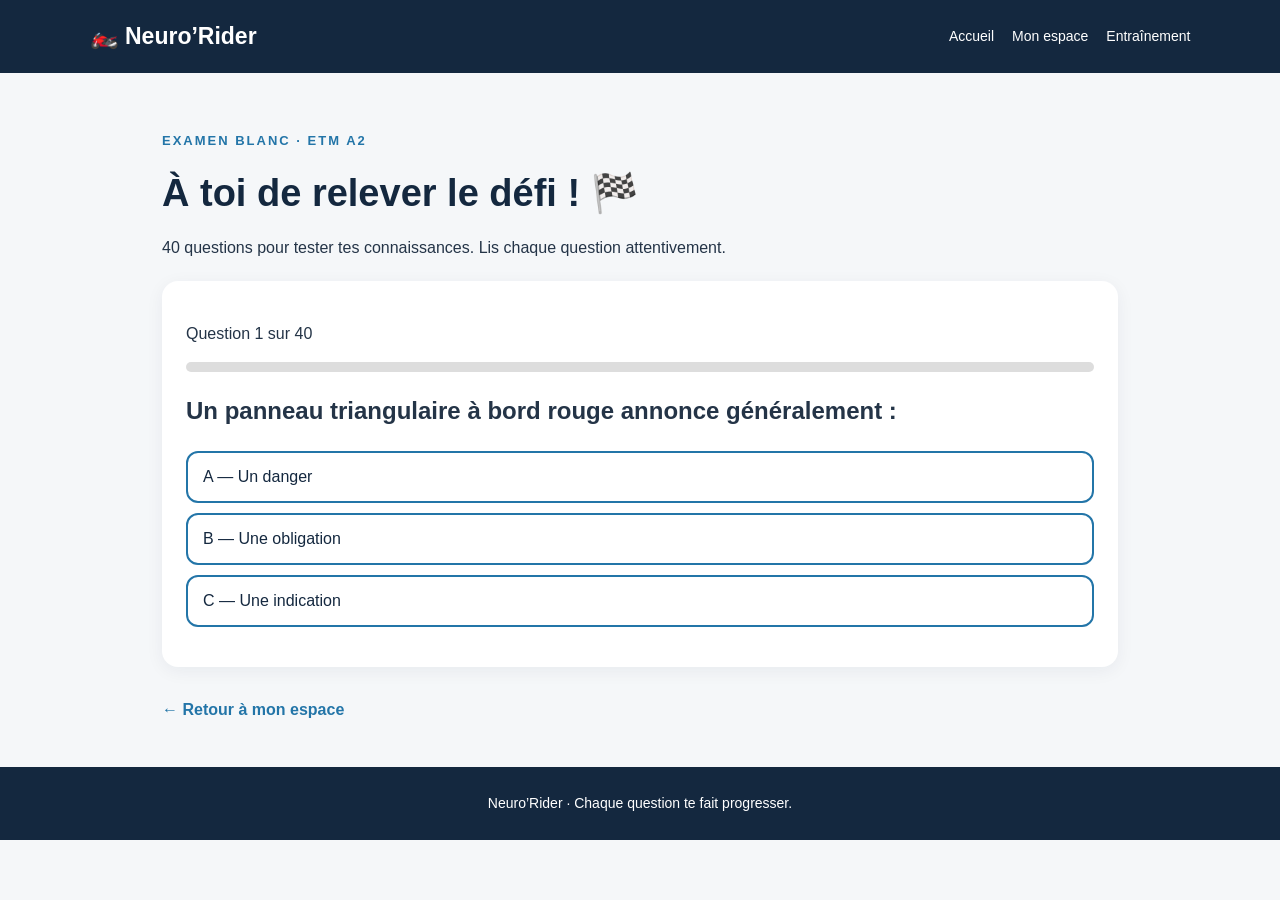
==== pages/examen.html @ d65d1126 "Create examen.html" ====
<!DOCTYPE html>
<html lang="fr">
<head>
<meta charset="UTF-8">
<meta name="viewport" content="width=device-width, initial-scale=1">
<title>Examen blanc - Neuro'Rider</title>
<link rel="stylesheet" href="../css/style.css">
<style>
.exam-answer {
  display:block;
  width:100%;
  padding:15px;
  margin:10px 0;
  border:2px solid #2375a8;
  border-radius:12px;
  background:white;
  color:#14283f;
  text-align:left;
  font-size:16px;
}
.exam-answer:disabled { opacity:.75; }
.exam-answer:focus { outline:3px solid #f2a23a; }
#feedback { font-weight:bold; }
#next { display:none; }
</style>
</head>
<body>
<header class="header">
<a class="logo" href="../index.html">🏍️ Neuro’Rider</a>
<nav>
<a href="../index.html">Accueil</a>
<a href="espace.html">Mon espace</a>
<a href="entrainement.html">Entraînement</a>
</nav>
</header>

<main class="page">
<p class="eyebrow">EXAMEN BLANC · ETM A2</p>
<h1>À toi de relever le défi ! 🏁</h1>
<p>40 questions pour tester tes connaissances. Lis chaque question attentivement.</p>

<section class="panel">
<p id="progress">Question 1 sur 40</p>
<div style="background:#ddd;border-radius:20px;height:10px">
<div id="bar" style="height:10px;width:0%;background:#2375a8;border-radius:20px"></div>
</div>
<h2 id="question"></h2>
<div id="answers"></div>
<p id="feedback" aria-live="polite"></p>
<button id="next" class="button" onclick="nextQuestion()">Question suivante</button>
<div id="result"></div>
</section>

<a class="small-link" href="espace.html">← Retour à mon espace</a>
</main>

<footer>Neuro’Rider · Chaque question te fait progresser.</footer>

<script>
const questions = [
["Un panneau triangulaire à bord rouge annonce généralement :",["Un danger","Une obligation","Une indication"],0],
["Un panneau rond à fond bleu indique généralement :",["Une interdiction","Une obligation","Un danger"],1],
["Un feu rouge impose :",["De ralentir seulement","De s'arrêter","De klaxonner"],1],
["Avant de changer de voie, il faut :",["Contrôler et signaler son intention","Accélérer sans regarder","Regarder uniquement devant"],0],
["La distance de sécurité générale correspond au minimum à :",["Une seconde","Deux secondes","Dix secondes"],1],
["Sur une chaussée mouillée, il faut :",["Augmenter les distances","Freiner brusquement","Suivre de plus près"],0],
["Un casque doit être :",["Homologué et correctement attaché","Simplement posé sur la tête","Choisi uniquement pour sa couleur"],0],
["Les gants moto certifiés sont-ils obligatoires ?",["Oui","Non","Seulement la nuit"],0],
["Un pneu sous-gonflé peut :",["Diminuer la stabilité","Améliorer toujours l'adhérence","Supprimer les distances de freinage"],0],
["Avant un trajet, il est utile de contrôler :",["Les pneus et les feux","Uniquement la couleur de la moto","La radio"],0],
["Un angle mort est :",["Une zone non visible dans les rétroviseurs","Une zone de stationnement","Une voie réservée"],0],
["À l'approche d'un virage, il est préférable de :",["Adapter sa vitesse avant le virage","Freiner brutalement au milieu","Regarder uniquement sa roue avant"],0],
["Des gravillons sur la chaussée peuvent :",["Réduire l'adhérence","Améliorer le freinage","Augmenter la visibilité"],0],
["Un clignotant signifie :",["Une intention de changer de direction","Une priorité automatique","Un arrêt obligatoire"],0],
["Pour être mieux vu, il est utile de :",["Porter des équipements visibles","Rouler dans l'angle mort","Éteindre les feux"],0],
["Un feu orange fixe signifie généralement :",["S'arrêter sauf si l'arrêt ne peut être fait en sécurité","Accélérer systématiquement","Faire demi-tour"],0],
["En cas de fatigue, le bon réflexe est :",["Faire une pause","Augmenter la vitesse","Boire uniquement un café et continuer sans arrêt"],0],
["La pression des pneus se vérifie :",["Selon les préconisations du constructeur","À l'œil uniquement","Seulement après une crevaison"],0],
["La chaîne d'une moto doit être :",["Entretenue et contrôlée selon le constructeur","Toujours détendue","Lubrifiée avec n'importe quel produit"],0],
["Le feu stop sert à :",["Signaler un freinage","Indiquer un changement de voie","Éclairer la route"],0],
["Avant de dépasser, il faut notamment :",["Vérifier visibilité, espace et signalisation","Se placer sans contrôle","Klaxonner puis dépasser"],0],
["Une ligne continue au sol indique généralement :",["Qu'il est interdit de la franchir ou de la chevaucher, sauf exceptions prévues","Une voie de dépassement libre","Une zone de stationnement"],0],
["À proximité d'un passage piéton, il faut :",["Ralentir et être prêt à s'arrêter","Accélérer","Regarder uniquement les véhicules"],0],
["Un véhicule lourd peut avoir :",["Des angles morts importants","Une visibilité parfaite tout autour","Aucun risque de manœuvre"],0],
["En cas de pluie, les premières minutes peuvent être :",["Particulièrement glissantes","Toujours plus adhérentes","Sans différence"],0],
["Le regard du motard doit généralement porter :",["Là où il souhaite aller, en anticipant","Uniquement sur le compteur","Sur la roue arrière"],0],
["Un passager à moto doit :",["Porter un casque attaché et des gants certifiés","Se tenir debout","Ne pas porter de chaussures"],0],
["Pour freiner efficacement, il faut :",["Utiliser les commandes progressivement et adapter le freinage","Bloquer volontairement les roues","Couper son éclairage"],0],
["Une plaque métallique humide peut être :",["Glissante","Plus adhérente qu'un revêtement sec","Sans aucun effet"],0],
["Avant de démarrer, il faut :",["Vérifier son environnement et sa visibilité","Regarder uniquement le tableau de bord","Démarrer sans contrôle"],0],
["Le liquide de frein doit être :",["Surveillé selon les indications du constructeur","Remplacé par de l'eau","Ignoré"],0],
["Un panneau de sens interdit indique :",["Un accès interdit dans ce sens","Une obligation de tourner à droite","Une route prioritaire"],0],
["Une chaussée déformée nécessite :",["Une allure adaptée et de l'anticipation","Une accélération brusque","Un freinage brutal sur l'obstacle"],0],
["La nuit, pour mieux voir et être vu, il faut :",["Utiliser un éclairage en bon état et adapter son allure","Rouler sans feu","Regarder uniquement les phares des autres"],0],
["Un vêtement moto résistant à l'abrasion sert à :",["Limiter les blessures en cas de glissade","Augmenter la vitesse","Remplacer le casque"],0],
["Si un véhicule devant freine, il faut :",["Anticiper et garder une marge de sécurité","Le dépasser immédiatement","Se rapprocher"],0],
["Une intersection demande :",["Observation et anticipation","Une accélération systématique","Aucun contrôle si la route semble vide"],0],
["Un pneu dont les sculptures sont trop usées :",["Doit être remplacé conformément aux limites réglementaires","Est toujours plus sûr","N'a pas besoin d'être contrôlé"],0],
["En circulation, il faut adapter sa vitesse :",["Aux conditions, à la visibilité et à la route","Uniquement à la puissance de la moto","Toujours à la vitesse maximale autorisée"],0],
["La meilleure attitude face à un danger est :",["Anticiper et agir sans geste brusque","Paniquer et regarder l'obstacle","Accélérer systématiquement"],0]
];

let current = 0;
let score = 0;
let answered = false;

function showQuestion() {
answered = false;
const q = questions[current];
document.getElementById("progress").textContent =
"Question " + (current + 1) + " sur " + questions.length;
document.getElementById("bar").style.width =
(current / questions.length * 100) + "%";
document.getElementById("question").textContent = q[0];
document.getElementById("feedback").textContent = "";
document.getElementById("next").style.display = "none";
document.getElementById("result").textContent = "";

const area = document.getElementById("answers");
area.innerHTML = "";

q[1].forEach((answer, index) => {
const button = document.createElement("button");
button.className = "exam-answer";
button.textContent = String.fromCharCode(65 + index) + " — " + answer;
button.onclick = () => checkAnswer(index);
area.appendChild(button);
});
}

function checkAnswer(index) {
if (answered) return;
answered = true;
const q = questions[current];
const buttons = document.querySelectorAll(".exam-answer");
buttons.forEach(button => button.disabled = true);

if (index === q[2]) {
score++;
document.getElementById("feedback").textContent = "✅ Bonne réponse !";
} else {
document.getElementById("feedback").textContent =
"💡 La bonne réponse était : " + q[1][q[2]];
}

document.getElementById("next").style.display = "inline-block";
document.getElementById("next").textContent =
current === questions.length - 1 ? "Voir mon résultat" : "Continuer";
}

function nextQuestion() {
if (!answered) return;
current++;
if (current < questions.length) {
showQuestion();
} else {
document.getElementById("progress").textContent = "Examen terminé";
document.getElementById("bar").style.width = "100%";
document.getElementById("question").textContent = "Ton résultat 🏁";
document.getElementById("answers").innerHTML = "";
document.getElementById("feedback").textContent = "";
document.getElementById("next").style.display = "none";
document.getElementById("result").innerHTML =
"<h2>" + score + " / 40 bonnes réponses</h2>" +
"<p>" + (score >= 35 ? "Très bon résultat ! Continue à réviser." :
"Continue tes entraînements, tu peux progresser !") + "</p>" +
"<button class='button' onclick='restart()'>Recommencer</button>";
}
}

function restart() {
current = 0;
score = 0;
showQuestion();
}

showQuestion();
</script>
</body>
</html>
---- css/style.css ----
/* NEURO'RIDER - DESIGN GENERAL */

:root {
  --navy: #14283f;
  --blue: #2375a8;
  --orange: #f2a23a;
  --cream: #f5f7f9;
  --white: #ffffff;
  --text: #243447;
}

* {
  box-sizing: border-box;
}

html {
  scroll-behavior: smooth;
}

body {
  margin: 0;
  font-family: Arial, Helvetica, sans-serif;
  background: var(--cream);
  color: var(--text);
  line-height: 1.6;
}

a {
  color: inherit;
  text-decoration: none;
}

.header {
  background: var(--navy);
  color: white;
  padding: 18px 7%;
  display: flex;
  align-items: center;
  justify-content: space-between;
  gap: 20px;
  flex-wrap: wrap;
}

.logo {
  font-size: 23px;
  font-weight: bold;
}

nav {
  display: flex;
  flex-wrap: wrap;
  gap: 18px;
}

nav a {
  font-size: 14px;
  color: white;
}

nav a:hover {
  color: var(--orange);
}

.hero {
  max-width: 1100px;
  margin: auto;
  padding: 75px 25px;
  text-align: center;
}

.eyebrow {
  color: var(--blue);
  font-weight: bold;
  letter-spacing: 2px;
  font-size: 13px;
}

h1 {
  color: var(--navy);
  font-size: clamp(34px, 6vw, 58px);
  line-height: 1.15;
  margin: 20px 0;
}

.intro {
  max-width: 650px;
  margin: 0 auto 30px;
  font-size: 18px;
}

.actions {
  display: flex;
  justify-content: center;
  gap: 14px;
  flex-wrap: wrap;
  margin: 30px 0 55px;
}

.button {
  display: inline-block;
  background: var(--orange);
  color: var(--navy);
  padding: 14px 24px;
  border-radius: 12px;
  font-weight: bold;
  transition: transform 0.2s;
}

.button:hover {
  transform: translateY(-3px);
}

.button.secondary {
  background: var(--navy);
  color: white;
}

.features {
  display: grid;
  grid-template-columns: repeat(auto-fit, minmax(210px, 1fr));
  gap: 20px;
  text-align: left;
}

.features article {
  background: var(--white);
  padding: 25px;
  border-radius: 18px;
  box-shadow: 0 5px 20px rgba(20, 40, 63, 0.06);
}

.features h2 {
  color: var(--navy);
}

footer {
  text-align: center;
  padding: 25px;
  background: var(--navy);
  color: white;
  font-size: 14px;
}

/* PAGES INTERNES */

.page {
  max-width: 1000px;
  margin: auto;
  padding: 45px 22px;
}

.page h1 {
  font-size: 38px;
}

.panel {
  background: white;
  padding: 24px;
  border-radius: 16px;
  margin: 20px 0;
  box-shadow: 0 4px 18px rgba(20, 40, 63, 0.06);
}

.grid {
  display: grid;
  grid-template-columns: repeat(auto-fit, minmax(220px, 1fr));
  gap: 18px;
}

.small-link {
  display: inline-block;
  color: var(--blue);
  font-weight: bold;
  margin-top: 10px;
}

@media (max-width: 600px) {
  .header {
    justify-content: center;
    text-align: center;
  }

  nav {
    justify-content: center;
  }

  .hero {
    padding: 45px 18px;
  }

  .intro {
    font-size: 16px;
  }

  .page h1 {
    font-size: 32px;
  }
}
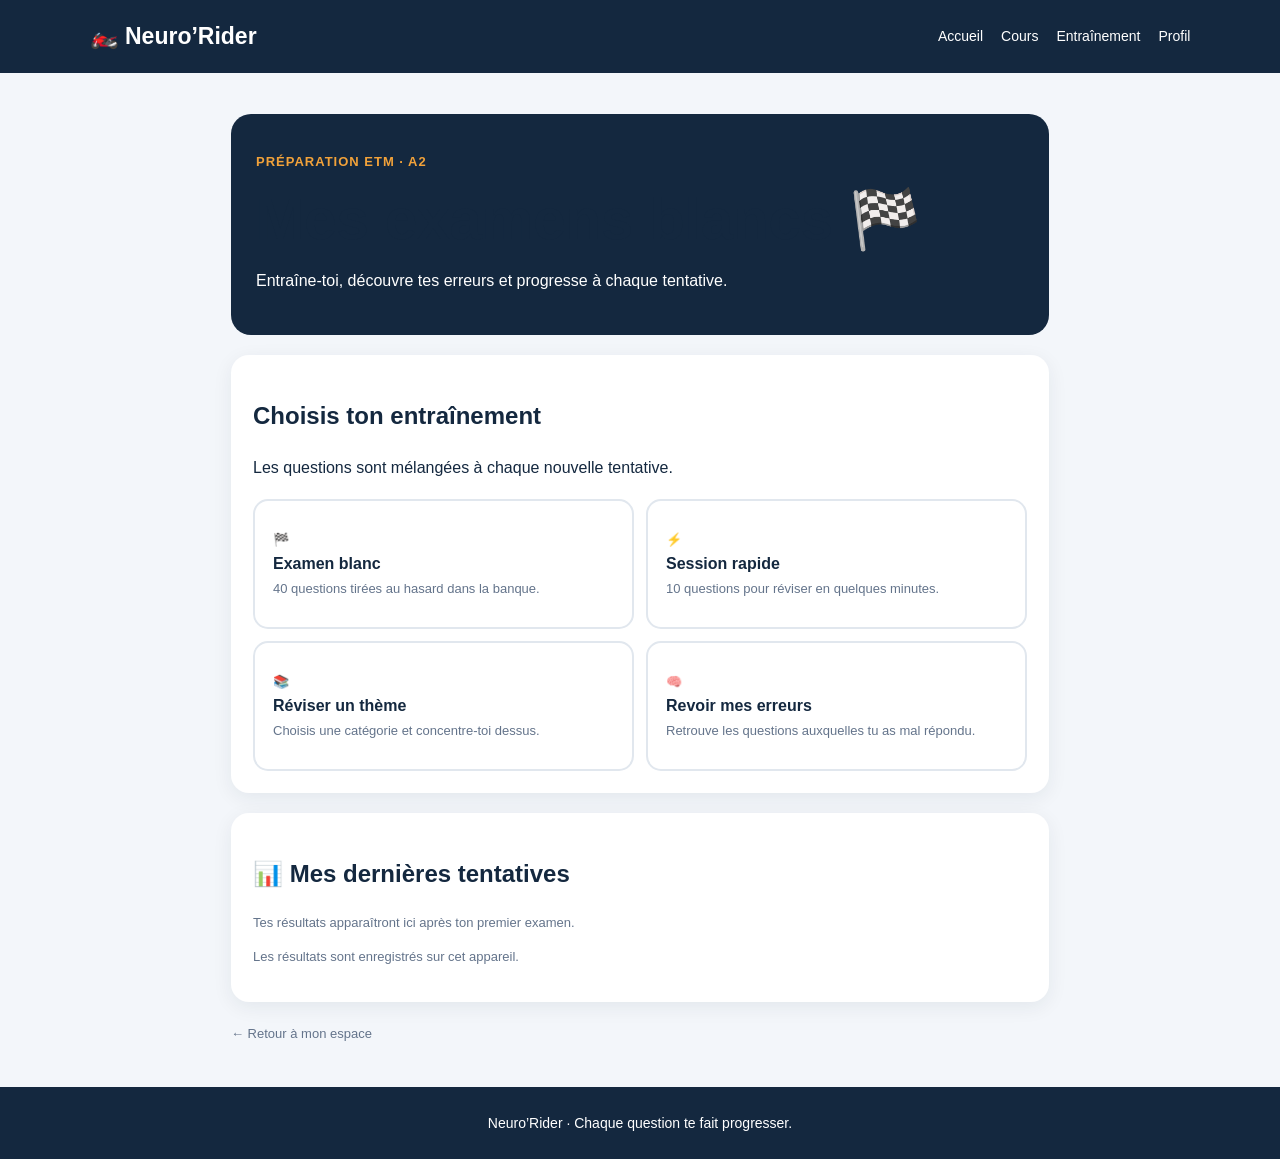
==== commit e8212658: "Update examen.html" ====
--- a/pages/examen.html
+++ b/pages/examen.html
@@ -4,178 +4,574 @@
 <head>
 <meta charset="UTF-8">
 <meta name="viewport" content="width=device-width, initial-scale=1">
-<title>Examen blanc - Neuro'Rider</title>
+<meta name="theme-color" content="#14283f">
+<title>Examens blancs - Neuro’Rider</title>
 <link rel="stylesheet" href="../css/style.css">
+
 <style>
+:root {
+  --navy:#14283f;
+  --blue:#2375a8;
+  --orange:#f2a23a;
+  --light:#f3f6fa;
+  --green:#23865b;
+  --red:#c64b4b;
+}
+* { box-sizing:border-box; }
+body { background:var(--light); color:var(--navy); }
+.exam-wrap { max-width:850px; margin:25px auto; padding:16px; }
+.exam-hero {
+  background:var(--navy); color:white; padding:25px;
+  border-radius:20px; margin-bottom:20px;
+}
+.exam-hero h1 { margin:8px 0; }
+.eyebrow { color:var(--orange); font-weight:bold; letter-spacing:1px; }
+.panel {
+  background:white; padding:22px; border-radius:18px;
+  box-shadow:0 5px 20px #14283f12; margin-bottom:18px;
+}
+.mode-grid {
+  display:grid; grid-template-columns:repeat(2,minmax(0,1fr));
+  gap:12px; margin-top:18px;
+}
+.mode-card {
+  text-align:left; padding:18px; border:2px solid #e1e7ee;
+  background:white; border-radius:15px; color:var(--navy);
+  cursor:pointer; min-height:130px;
+}
+.mode-card:hover,.mode-card:focus { border-color:var(--orange); }
+.mode-card strong { display:block; margin:8px 0; font-size:16px; }
+.mode-card span { font-size:13px; color:#64748b; }
+.big-icon { font-size:28px; }
+.button {
+  display:inline-block; border:0; border-radius:12px;
+  background:var(--orange); color:var(--navy);
+  padding:13px 20px; font-size:16px; font-weight:bold;
+  cursor:pointer; text-decoration:none;
+}
+.button.secondary { background:#e8eef5; }
+.button:disabled { opacity:.5; cursor:not-allowed; }
+.topline { display:flex; justify-content:space-between; gap:10px; flex-wrap:wrap; }
+.progress-track {
+  height:10px; background:#e5eaf0; border-radius:20px;
+  overflow:hidden; margin:12px 0 20px;
+}
+.progress-fill {
+  height:100%; width:0; background:var(--blue);
+  transition:width .2s;
+}
+.question-visual {
+  display:flex; align-items:center; justify-content:center;
+  min-height:145px; background:#edf4fa; border-radius:15px;
+  margin:15px 0; font-size:65px;
+}
+.theme-tag {
+  display:inline-block; background:#eaf2f8; color:var(--blue);
+  border-radius:20px; padding:6px 12px; font-size:12px;
+  font-weight:bold;
+}
 .exam-answer {
-  display:block;
-  width:100%;
-  padding:15px;
-  margin:10px 0;
-  border:2px solid #2375a8;
-  border-radius:12px;
-  background:white;
-  color:#14283f;
-  text-align:left;
-  font-size:16px;
-}
-.exam-answer:disabled { opacity:.75; }
-.exam-answer:focus { outline:3px solid #f2a23a; }
-#feedback { font-weight:bold; }
-#next { display:none; }
+  display:flex; align-items:center; gap:12px;
+  width:100%; text-align:left; padding:14px;
+  margin:10px 0; border:2px solid #dce4ed;
+  border-radius:12px; background:white; color:var(--navy);
+  font-size:15px; cursor:pointer;
+}
+.exam-answer:hover:not(:disabled) { border-color:var(--blue); }
+.answer-letter {
+  flex:0 0 30px; height:30px; display:grid;
+  place-items:center; border-radius:50%;
+  background:#eaf0f6; font-weight:bold;
+}
+.exam-answer.correct { border-color:var(--green); background:#eaf7f0; }
+.exam-answer.wrong { border-color:var(--red); background:#fff0f0; }
+.exam-answer:disabled { cursor:default; opacity:1; }
+#feedback {
+  padding:14px; border-radius:12px; margin-top:15px;
+  background:#f0f4f8; line-height:1.5;
+}
+#feedback.good { background:#eaf7f0; }
+#feedback.bad { background:#fff0f0; }
+.hidden { display:none !important; }
+.stat-grid {
+  display:grid; grid-template-columns:repeat(2,1fr);
+  gap:10px; margin:18px 0;
+}
+.stat {
+  padding:15px; background:#f0f4f8; border-radius:12px;
+}
+.stat strong { display:block; font-size:25px; }
+.history-item {
+  padding:13px 0; border-bottom:1px solid #e5eaf0;
+  display:flex; justify-content:space-between; gap:10px;
+}
+.small { color:#64748b; font-size:13px; }
+#questionTitle { line-height:1.4; }
+@media(max-width:520px) {
+  .mode-grid { grid-template-columns:1fr; }
+  .exam-wrap { padding:10px; }
+  .panel { padding:16px; }
+  .exam-hero { padding:20px; }
+}
 </style>
 </head>
+
 <body>
+
 <header class="header">
-<a class="logo" href="../index.html">🏍️ Neuro’Rider</a>
-<nav>
-<a href="../index.html">Accueil</a>
-<a href="espace.html">Mon espace</a>
-<a href="entrainement.html">Entraînement</a>
-</nav>
+  <a class="logo" href="../index.html">🏍️ Neuro’Rider</a>
+  <nav>
+    <a href="../index.html">Accueil</a>
+    <a href="cours.html">Cours</a>
+    <a href="entrainement.html">Entraînement</a>
+    <a href="profil.html">Profil</a>
+  </nav>
 </header>
 
-<main class="page">
-<p class="eyebrow">EXAMEN BLANC · ETM A2</p>
-<h1>À toi de relever le défi ! 🏁</h1>
-<p>40 questions pour tester tes connaissances. Lis chaque question attentivement.</p>
-
+<main class="exam-wrap">
+
+<section class="exam-hero">
+  <p class="eyebrow">PRÉPARATION ETM · A2</p>
+  <h1>Mes examens blancs 🏁</h1>
+  <p>Entraîne-toi, découvre tes erreurs et progresse à chaque tentative.</p>
+</section>
+
+<!-- ACCUEIL DES EXAMENS -->
+<section id="home" class="panel">
+  <h2>Choisis ton entraînement</h2>
+  <p>Les questions sont mélangées à chaque nouvelle tentative.</p>
+
+  <div class="mode-grid">
+    <button class="mode-card" onclick="startExam('exam')">
+      <span class="big-icon">🏁</span>
+      <strong>Examen blanc</strong>
+      <span>40 questions tirées au hasard dans la banque.</span>
+    </button>
+
+    <button class="mode-card" onclick="startExam('short')">
+      <span class="big-icon">⚡</span>
+      <strong>Session rapide</strong>
+      <span>10 questions pour réviser en quelques minutes.</span>
+    </button>
+
+    <button class="mode-card" onclick="startExam('theme')">
+      <span class="big-icon">📚</span>
+      <strong>Réviser un thème</strong>
+      <span>Choisis une catégorie et concentre-toi dessus.</span>
+    </button>
+
+    <button class="mode-card" onclick="startExam('errors')">
+      <span class="big-icon">🧠</span>
+      <strong>Revoir mes erreurs</strong>
+      <span>Retrouve les questions auxquelles tu as mal répondu.</span>
+    </button>
+  </div>
+
+  <div id="themeChoice" class="hidden" style="margin-top:20px">
+    <label for="themeSelect"><strong>Choisis ton thème :</strong></label>
+    <select id="themeSelect" style="width:100%;padding:13px;margin-top:8px;border-radius:10px">
+      <option value="Signalisation">Signalisation</option>
+      <option value="Circulation">Circulation</option>
+      <option value="Équipement">Équipement</option>
+      <option value="Mécanique">Mécanique</option>
+      <option value="Sécurité">Sécurité</option>
+    </select>
+    <button class="button" style="margin-top:12px" onclick="launchTheme()">Commencer</button>
+  </div>
+</section>
+
+<!-- QUESTIONNAIRE -->
+<section id="quiz" class="panel hidden">
+  <div class="topline">
+    <span id="progress">Question 1</span>
+    <span id="scoreLive">0 bonne réponse</span>
+  </div>
+
+  <div class="progress-track">
+    <div id="bar" class="progress-fill"></div>
+  </div>
+
+  <span id="themeTag" class="theme-tag"></span>
+
+  <div class="question-visual" id="visual" aria-hidden="true">🏍️</div>
+
+  <h2 id="questionTitle"></h2>
+  <p class="small">Choisis la meilleure réponse.</p>
+
+  <div id="answers"></div>
+  <div id="feedback" class="hidden" aria-live="polite"></div>
+
+  <button id="next" class="button hidden" onclick="nextQuestion()">
+    Question suivante
+  </button>
+</section>
+
+<!-- RÉSULTAT -->
+<section id="result" class="panel hidden">
+  <p class="eyebrow">BILAN DE TA SESSION</p>
+  <h2 id="resultTitle">Examen terminé !</h2>
+
+  <div class="stat-grid">
+    <div class="stat">
+      <span class="small">Bonnes réponses</span>
+      <strong id="finalScore">0/40</strong>
+    </div>
+    <div class="stat">
+      <span class="small">Réussite</span>
+      <strong id="percentage">0%</strong>
+    </div>
+  </div>
+
+  <p id="resultMessage"></p>
+  <div id="themeResults"></div>
+
+  <button class="button" onclick="startExam('exam')">
+    Nouvel examen aléatoire
+  </button>
+  <button class="button secondary" onclick="showHome()">
+    Retour aux examens
+  </button>
+</section>
+
+<!-- HISTORIQUE -->
 <section class="panel">
-<p id="progress">Question 1 sur 40</p>
-<div style="background:#ddd;border-radius:20px;height:10px">
-<div id="bar" style="height:10px;width:0%;background:#2375a8;border-radius:20px"></div>
-</div>
-<h2 id="question"></h2>
-<div id="answers"></div>
-<p id="feedback" aria-live="polite"></p>
-<button id="next" class="button" onclick="nextQuestion()">Question suivante</button>
-<div id="result"></div>
+  <h2>📊 Mes dernières tentatives</h2>
+  <div id="history"></div>
+  <p class="small">Les résultats sont enregistrés sur cet appareil.</p>
 </section>
 
-<a class="small-link" href="espace.html">← Retour à mon espace</a>
+<a href="espace.html" class="small">← Retour à mon espace</a>
+
 </main>
 
 <footer>Neuro’Rider · Chaque question te fait progresser.</footer>
 
 <script>
-const questions = [
-["Un panneau triangulaire à bord rouge annonce généralement :",["Un danger","Une obligation","Une indication"],0],
-["Un panneau rond à fond bleu indique généralement :",["Une interdiction","Une obligation","Un danger"],1],
-["Un feu rouge impose :",["De ralentir seulement","De s'arrêter","De klaxonner"],1],
-["Avant de changer de voie, il faut :",["Contrôler et signaler son intention","Accélérer sans regarder","Regarder uniquement devant"],0],
-["La distance de sécurité générale correspond au minimum à :",["Une seconde","Deux secondes","Dix secondes"],1],
-["Sur une chaussée mouillée, il faut :",["Augmenter les distances","Freiner brusquement","Suivre de plus près"],0],
-["Un casque doit être :",["Homologué et correctement attaché","Simplement posé sur la tête","Choisi uniquement pour sa couleur"],0],
-["Les gants moto certifiés sont-ils obligatoires ?",["Oui","Non","Seulement la nuit"],0],
-["Un pneu sous-gonflé peut :",["Diminuer la stabilité","Améliorer toujours l'adhérence","Supprimer les distances de freinage"],0],
-["Avant un trajet, il est utile de contrôler :",["Les pneus et les feux","Uniquement la couleur de la moto","La radio"],0],
-["Un angle mort est :",["Une zone non visible dans les rétroviseurs","Une zone de stationnement","Une voie réservée"],0],
-["À l'approche d'un virage, il est préférable de :",["Adapter sa vitesse avant le virage","Freiner brutalement au milieu","Regarder uniquement sa roue avant"],0],
-["Des gravillons sur la chaussée peuvent :",["Réduire l'adhérence","Améliorer le freinage","Augmenter la visibilité"],0],
-["Un clignotant signifie :",["Une intention de changer de direction","Une priorité automatique","Un arrêt obligatoire"],0],
-["Pour être mieux vu, il est utile de :",["Porter des équipements visibles","Rouler dans l'angle mort","Éteindre les feux"],0],
-["Un feu orange fixe signifie généralement :",["S'arrêter sauf si l'arrêt ne peut être fait en sécurité","Accélérer systématiquement","Faire demi-tour"],0],
-["En cas de fatigue, le bon réflexe est :",["Faire une pause","Augmenter la vitesse","Boire uniquement un café et continuer sans arrêt"],0],
-["La pression des pneus se vérifie :",["Selon les préconisations du constructeur","À l'œil uniquement","Seulement après une crevaison"],0],
-["La chaîne d'une moto doit être :",["Entretenue et contrôlée selon le constructeur","Toujours détendue","Lubrifiée avec n'importe quel produit"],0],
-["Le feu stop sert à :",["Signaler un freinage","Indiquer un changement de voie","Éclairer la route"],0],
-["Avant de dépasser, il faut notamment :",["Vérifier visibilité, espace et signalisation","Se placer sans contrôle","Klaxonner puis dépasser"],0],
-["Une ligne continue au sol indique généralement :",["Qu'il est interdit de la franchir ou de la chevaucher, sauf exceptions prévues","Une voie de dépassement libre","Une zone de stationnement"],0],
-["À proximité d'un passage piéton, il faut :",["Ralentir et être prêt à s'arrêter","Accélérer","Regarder uniquement les véhicules"],0],
-["Un véhicule lourd peut avoir :",["Des angles morts importants","Une visibilité parfaite tout autour","Aucun risque de manœuvre"],0],
-["En cas de pluie, les premières minutes peuvent être :",["Particulièrement glissantes","Toujours plus adhérentes","Sans différence"],0],
-["Le regard du motard doit généralement porter :",["Là où il souhaite aller, en anticipant","Uniquement sur le compteur","Sur la roue arrière"],0],
-["Un passager à moto doit :",["Porter un casque attaché et des gants certifiés","Se tenir debout","Ne pas porter de chaussures"],0],
-["Pour freiner efficacement, il faut :",["Utiliser les commandes progressivement et adapter le freinage","Bloquer volontairement les roues","Couper son éclairage"],0],
-["Une plaque métallique humide peut être :",["Glissante","Plus adhérente qu'un revêtement sec","Sans aucun effet"],0],
-["Avant de démarrer, il faut :",["Vérifier son environnement et sa visibilité","Regarder uniquement le tableau de bord","Démarrer sans contrôle"],0],
-["Le liquide de frein doit être :",["Surveillé selon les indications du constructeur","Remplacé par de l'eau","Ignoré"],0],
-["Un panneau de sens interdit indique :",["Un accès interdit dans ce sens","Une obligation de tourner à droite","Une route prioritaire"],0],
-["Une chaussée déformée nécessite :",["Une allure adaptée et de l'anticipation","Une accélération brusque","Un freinage brutal sur l'obstacle"],0],
-["La nuit, pour mieux voir et être vu, il faut :",["Utiliser un éclairage en bon état et adapter son allure","Rouler sans feu","Regarder uniquement les phares des autres"],0],
-["Un vêtement moto résistant à l'abrasion sert à :",["Limiter les blessures en cas de glissade","Augmenter la vitesse","Remplacer le casque"],0],
-["Si un véhicule devant freine, il faut :",["Anticiper et garder une marge de sécurité","Le dépasser immédiatement","Se rapprocher"],0],
-["Une intersection demande :",["Observation et anticipation","Une accélération systématique","Aucun contrôle si la route semble vide"],0],
-["Un pneu dont les sculptures sont trop usées :",["Doit être remplacé conformément aux limites réglementaires","Est toujours plus sûr","N'a pas besoin d'être contrôlé"],0],
-["En circulation, il faut adapter sa vitesse :",["Aux conditions, à la visibilité et à la route","Uniquement à la puissance de la moto","Toujours à la vitesse maximale autorisée"],0],
-["La meilleure attitude face à un danger est :",["Anticiper et agir sans geste brusque","Paniquer et regarder l'obstacle","Accélérer systématiquement"],0]
+/*
+  Banque pédagogique originale.
+  Les questions ne constituent pas une banque officielle ETM.
+  Les règles et références doivent être vérifiées avec les supports officiels.
+*/
+
+const bank = [
+["Signalisation","🚧","Un panneau triangulaire à bord rouge annonce généralement :", "Un danger","Une obligation","Une indication","Une interdiction","Un panneau de danger."],
+["Signalisation","🔵","Un panneau rond à fond bleu indique généralement :", "Une obligation","Une interdiction","Un danger","Une indication","Les panneaux ronds bleus indiquent généralement une obligation."],
+["Signalisation","🚦","Un feu rouge impose :", "De s'arrêter","De ralentir seulement","D'accélérer","De klaxonner","Le feu rouge impose l'arrêt."],
+["Circulation","↔️","Avant de changer de voie, il faut :", "Contrôler et signaler son intention","Accélérer sans regarder","Regarder uniquement devant","Se fier uniquement aux rétroviseurs","Contrôle visuel, angle mort et signalisation sont essentiels."],
+["Sécurité","⏱️","La distance de sécurité générale correspond au minimum à :", "Deux secondes","Une seconde","Dix secondes","Une demi-seconde","La règle générale est de conserver au moins deux secondes."],
+["Sécurité","🌧️","Sur une chaussée mouillée, il faut :", "Augmenter les distances de sécurité","Freiner brusquement","Suivre de plus près","Accélérer dans les virages","L'adhérence peut diminuer sur chaussée mouillée."],
+["Équipement","🪖","Un casque moto doit être :", "Homologué et correctement attaché","Simplement posé sur la tête","Choisi uniquement pour sa couleur","Porté sans jugulaire attachée","Un casque adapté et correctement attaché est indispensable."],
+["Équipement","🧤","Les gants moto certifiés sont-ils obligatoires pour le conducteur et le passager ?", "Oui","Non","Seulement la nuit","Seulement sur autoroute","Les gants certifiés sont obligatoires en France."],
+["Mécanique","🛞","Un pneu sous-gonflé peut :", "Diminuer la stabilité et modifier le comportement","Améliorer toujours l'adhérence","Supprimer les distances de freinage","Réduire systématiquement la consommation","La pression incorrecte affecte tenue de route et sécurité."],
+["Mécanique","🔧","Avant un trajet, il est utile de contrôler :", "Les pneus et les feux","Uniquement la couleur de la moto","La radio","Le niveau du réservoir uniquement","Les contrôles de base incluent pneus, éclairage et commandes."],
+["Circulation","👀","Un angle mort est :", "Une zone non visible dans les rétroviseurs","Une zone de stationnement","Une voie réservée","Une zone interdite aux motos","Il faut effectuer un contrôle visuel adapté."],
+["Sécurité","↩️","À l'approche d'un virage, il est préférable de :", "Adapter sa vitesse avant le virage","Freiner brutalement au milieu","Regarder uniquement sa roue avant","Accélérer sans visibilité","Anticiper le virage et adapter son allure avant d'y entrer."],
+["Sécurité","🪨","Des gravillons sur la chaussée peuvent :", "Réduire l'adhérence","Améliorer le freinage","Augmenter la visibilité","Raccourcir le freinage","Les gravillons peuvent provoquer une perte d'adhérence."],
+["Circulation","💡","Un clignotant signifie :", "Une intention de changer de direction","Une priorité automatique","Un arrêt obligatoire","Une autorisation de dépasser","Le clignotant informe les autres, sans donner de priorité."],
+["Équipement","🦺","Pour être mieux vu, il est utile de :", "Porter des équipements visibles","Rouler dans l'angle mort","Éteindre les feux","Se placer derrière un véhicule","La visibilité contribue à être détecté plus tôt."],
+["Signalisation","🟠","Un feu orange fixe signifie généralement :", "S'arrêter sauf si l'arrêt ne peut être fait en sécurité","Accélérer systématiquement","Faire demi-tour","Klaxonner","L'arrêt est requis sauf impossibilité de s'arrêter en sécurité."],
+["Sécurité","😴","En cas de fatigue, le bon réflexe est :", "Faire une pause","Augmenter la vitesse","Continuer sans arrêt","Rouler plus près des autres","La fatigue réduit vigilance et temps de réaction."],
+["Mécanique","🛞","La pression des pneus se vérifie :", "Selon les préconisations du constructeur","À l'œil uniquement","Seulement après une crevaison","Uniquement quand le pneu est chaud","Respecter les pressions préconisées et les conditions de mesure."],
+["Mécanique","⛓️","La chaîne d'une moto doit être :", "Entretenue et contrôlée selon le constructeur","Toujours détendue","Lubrifiée avec n'importe quel produit","Jamais nettoyée","Tension, lubrification et entretien suivent les consignes constructeur."],
+["Mécanique","🛑","Le feu stop sert à :", "Signaler un freinage","Indiquer un changement de voie","Éclairer la route","Signaler une priorité","Il avertit les usagers qui suivent d'un freinage."],
+["Circulation","🚗","Avant de dépasser, il faut notamment :", "Vérifier visibilité, espace et signalisation","Se placer sans contrôle","Klaxonner puis dépasser","Dépasser dans tous les virages","Le dépassement exige visibilité et espace suffisants, et doit être autorisé."],
+["Signalisation","〰️","Une ligne continue au sol indique généralement :", "Qu'il est interdit de la franchir ou de la chevaucher, sauf exceptions prévues","Une voie de dépassement libre","Une zone de stationnement","Une voie réservée aux motos","La ligne continue interdit normalement son franchissement ou chevauchement, sous réserve des exceptions réglementaires."],
+["Circulation","🚶","À proximité d'un passage piéton, il faut :", "Ralentir et être prêt à s'arrêter","Accélérer","Regarder uniquement les véhicules","Dépasser les véhicules arrêtés","Il faut anticiper la présence et la traversée des piétons."],
+["Circulation","🚛","Un véhicule lourd peut avoir :", "Des angles morts importants","Une visibilité parfaite tout autour","Aucun risque de manœuvre","Une distance de freinage toujours nulle","Les angles morts des poids lourds peuvent être importants."],
+["Sécurité","🌧️","En cas de pluie, les premières minutes peuvent être :", "Particulièrement glissantes","Toujours plus adhérentes","Sans différence","Plus sûres qu'une chaussée sèche","Les dépôts et résidus rendent parfois le début de pluie glissant."],
+["Sécurité","👁️","Le regard du motard doit généralement porter :", "Là où il souhaite aller, en anticipant","Uniquement sur le compteur","Sur la roue arrière","Sur l'obstacle à éviter sans regarder ailleurs","Le regard aide à anticiper et guider la trajectoire."],
+["Équipement","🧤","Un passager à moto doit notamment :", "Porter un casque attaché et des gants certifiés","Se tenir debout","Ne pas porter de chaussures","S'asseoir de côté en toutes circonstances","Le passager doit disposer d'un équipement réglementaire et adapté."],
+["Sécurité","🛑","Pour freiner efficacement, il faut :", "Utiliser les commandes progressivement et adapter le freinage","Bloquer volontairement les roues","Couper son éclairage","Regarder uniquement le sol","Un freinage progressif et adapté aide à garder le contrôle."],
+["Sécurité","🛣️","Une plaque métallique humide peut être :", "Glissante","Plus adhérente qu'un revêtement sec","Sans aucun effet","Un endroit idéal pour freiner","Les surfaces métalliques humides peuvent être très glissantes."],
+["Sécurité","🏍️","Avant de démarrer, il faut :", "Vérifier son environnement et sa visibilité","Regarder uniquement le tableau de bord","Démarrer sans contrôle","Se placer immédiatement au milieu de la voie","Observer l'environnement avant de s'insérer."],
+["Mécanique","🧪","Le liquide de frein doit être :", "Surveillé selon les indications du constructeur","Remplacé par de l'eau","Ignoré","Mélangé à de l'huile moteur","Le circuit de freinage doit être entretenu conformément au manuel."],
+["Signalisation","⛔","Un panneau de sens interdit indique :", "Un accès interdit dans ce sens","Une obligation de tourner à droite","Une route prioritaire","Une limitation de vitesse","Il interdit l'accès dans le sens indiqué."],
+["Sécurité","🕳️","Une chaussée déformée nécessite :", "Une allure adaptée et de l'anticipation","Une accélération brusque","Un freinage brutal sur l'obstacle","De lâcher le guidon","Il faut adapter sa vitesse et garder le contrôle."],
+["Équipement","🌙","La nuit, pour mieux voir et être vu, il faut :", "Utiliser un éclairage en bon état et adapter son allure","Rouler sans feu","Regarder uniquement les phares des autres","Porter des lunettes teintées sombres","Un éclairage fonctionnel et une allure adaptée sont essentiels."],
+["Équipement","🧥","Un vêtement moto résistant à l'abrasion sert à :", "Limiter les blessures en cas de glissade","Augmenter la vitesse","Remplacer le casque","Améliorer le freinage","Les vêtements adaptés protègent notamment contre l'abrasion."],
+["Circulation","🚘","Si un véhicule devant freine, il faut :", "Anticiper et garder une marge de sécurité","Le dépasser immédiatement","Se rapprocher","Regarder uniquement le rétroviseur","Une distance suffisante laisse le temps de réagir."],
+["Circulation","🚦","Une intersection demande :", "Observation et anticipation","Une accélération systématique","Aucun contrôle si la route semble vide","De suivre le véhicule devant sans regarder","Observer les usagers et la signalisation est indispensable."],
+["Mécanique","🛞","Un pneu dont les sculptures sont trop usées :", "Doit être remplacé conformément aux limites réglementaires","Est toujours plus sûr","N'a pas besoin d'être contrôlé","Améliore l'évacuation de l'eau","L'usure excessive compromet l'adhérence et peut être illégale."],
+["Sécurité","⚠️","En circulation, il faut adapter sa vitesse :", "Aux conditions, à la visibilité et à la route","Uniquement à la puissance de la moto","Toujours à la vitesse maximale autorisée","À la vitesse du véhicule derrière","La vitesse doit rester adaptée aux circonstances."],
+["Sécurité","🧠","La meilleure attitude face à un danger est :", "Anticiper et agir sans geste brusque","Paniquer et regarder l'obstacle","Accélérer systématiquement","Fermer les yeux brièvement","L'anticipation et la maîtrise des gestes sont essentielles."],
+
+["Signalisation","🛑","Un panneau STOP impose :", "Un arrêt complet à la limite prévue","Un simple ralentissement","Un arrêt uniquement si un véhicule arrive","Un cédez-le-passage facultatif","Le STOP impose un arrêt complet, même si la route semble libre."],
+["Signalisation","🔻","Un panneau de cédez-le-passage signifie :", "Laisser passer les usagers prioritaires","S'arrêter obligatoirement dans tous les cas","Accélérer pour passer avant les autres","Que l'on est prioritaire","Il faut céder le passage et s'arrêter si nécessaire."],
+["Signalisation","🚸","Un panneau triangulaire représentant des enfants annonce :", "Un danger lié à la présence possible d'enfants","Une zone réservée aux motos","Une obligation de stationner","Une interdiction de circuler","Il avertit d'un risque de présence d'enfants."],
+["Circulation","↪️","Avant de tourner à droite, le motard doit :", "Contrôler, signaler et se placer correctement","Tourner sans ralentir","Regarder uniquement le trottoir","Se fier au véhicule qui précède","Il faut contrôler l'environnement et signaler son intention."],
+["Circulation","🚌","Lorsqu'un bus quitte son arrêt en agglomération, il faut :", "Faciliter son insertion lorsque les règles l'imposent","Accélérer pour le bloquer","Le dépasser par la droite systématiquement","Ignorer son clignotant","Il faut faciliter le départ des transports en commun selon les règles applicables."],
+["Sécurité","🌬️","En cas de vent latéral fort, il faut :", "Adapter son allure et anticiper les rafales","Rouler plus vite","Se rapprocher d'un poids lourd","Lâcher le guidon","Le vent peut déporter la moto, notamment aux endroits exposés."],
+["Sécurité","🌫️","Lorsque la visibilité diminue fortement, il faut :", "Réduire l'allure et augmenter les distances","Conserver la même vitesse","Suivre de très près les feux devant","Éteindre les feux","La vitesse doit permettre de s'arrêter dans la zone visible."],
+["Équipement","👢","Des chaussures moto adaptées doivent notamment :", "Protéger les pieds et les chevilles","Être ouvertes","Être choisies uniquement pour leur légèreté","Remplacer les gants","Des chaussures montantes adaptées protègent mieux les pieds et chevilles."],
+["Équipement","🪖","Après un choc important, un casque doit :", "Être remplacé par précaution","Être repeint uniquement","Être conservé s'il est propre","Être réparé avec de la colle","Un casque ayant subi un choc peut avoir perdu ses capacités de protection."],
+["Mécanique","🔋","Une batterie faible peut provoquer :", "Des difficultés de démarrage","Une meilleure puissance de freinage","Une meilleure adhérence","Une baisse de pression des pneus","La batterie alimente le démarrage et les équipements électriques."],
+["Mécanique","💡","Un feu de croisement défectueux doit :", "Être réparé avant de reprendre une circulation normale","Être ignoré de jour","Être remplacé par le klaxon","Être masqué","L'éclairage doit être en état de fonctionnement."],
+["Circulation","🚲","En dépassant un cycliste, il faut :", "Laisser un espace latéral suffisant","Passer au plus près","Klaxonner à chaque fois","Le pousser vers le bas-côté","Il faut respecter les distances latérales réglementaires."],
+["Circulation","🚑","À l'approche d'un véhicule prioritaire en intervention, il faut :", "Faciliter son passage sans créer de danger","Le suivre pour gagner du temps","S'arrêter au milieu d'un carrefour","Accélérer devant lui","Il faut dégager le passage en sécurité."],
+["Sécurité","🛣️","Sur une chaussée gravillonnée, il est préférable de :", "Éviter les gestes brusques et réduire l'allure","Freiner fortement sur l'avant","Incliner fortement la moto","Accélérer brutalement","Une conduite souple limite les pertes d'adhérence."],
+["Sécurité","🧍","Un passager modifie le comportement de la moto. Il faut :", "Adapter sa conduite et ses distances","Freiner plus tard","Prendre les virages plus vite","Ignorer le poids supplémentaire","La masse et l'équilibre changent avec un passager."],
+["Équipement","🦺","Un gilet de haute visibilité doit être :", "Accessible selon les obligations applicables","Porté uniquement en été","Utilisé comme protection dorsale","Attaché au guidon en roulant","Le motard doit respecter les obligations de détention et d'utilisation prévues."],
+["Mécanique","🛠️","Une fuite de liquide près d'une roue doit :", "Être identifiée et réparée avant de rouler si elle compromet la sécurité","Être nettoyée puis ignorée","Être couverte avec un tissu","Être considérée comme normale","Une fuite peut signaler un problème mécanique ou de freinage."],
+["Circulation","🚗","Un véhicule masque une partie de la visibilité à une intersection. Il faut :", "Avancer prudemment seulement si cela peut se faire sans danger","S'engager rapidement","Klaxonner et passer","Suivre le véhicule sans observation","Ne jamais s'engager sans visibilité suffisante."],
+["Sécurité","🧊","En présence de verglas possible, il faut :", "Éviter les mouvements brusques et redoubler de prudence","Freiner brutalement","Accélérer dans les virages","Pencher davantage la moto","Le verglas réduit fortement l'adhérence."],
+["Signalisation","🚧","Un panneau temporaire de travaux annonce :", "Une zone où la circulation peut être modifiée ou dangereuse","Une priorité permanente","Une route réservée aux motos","Une fin d'interdiction","Il faut suivre la signalisation temporaire et adapter son allure."]
 ];
 
+// Conversion de la banque en objets.
+const questions = bank.map((q, i) => ({
+  id:i + 1,
+  theme:q[0],
+  visual:q[1],
+  text:q[2],
+  options:[q[3],q[4],q[5],q[6]],
+  correct:0,
+  explanation:q[7]
+}));
+
+let session = [];
 let current = 0;
 let score = 0;
 let answered = false;
+let sessionMode = "exam";
+let mistakes = [];
+
+const $ = id => document.getElementById(id);
+
+function shuffle(array) {
+  const copy = [...array];
+  for (let i = copy.length - 1; i > 0; i--) {
+    const j = Math.floor(Math.random() * (i + 1));
+    [copy[i], copy[j]] = [copy[j], copy[i]];
+  }
+  return copy;
+}
+
+function showOnly(id) {
+  ["home","quiz","result"].forEach(name => $(name).classList.add("hidden"));
+  $(id).classList.remove("hidden");
+}
+
+function showHome() {
+  showOnly("home");
+  $("themeChoice").classList.add("hidden");
+  renderHistory();
+}
+
+function startExam(mode) {
+  if (mode === "theme") {
+    $("themeChoice").classList.remove("hidden");
+    $("themeChoice").scrollIntoView({behavior:"smooth"});
+    return;
+  }
+
+  sessionMode = mode;
+  let pool = [...questions];
+
+  if (mode === "errors") {
+    const ids = JSON.parse(localStorage.getItem("neuroRiderErrors") || "[]");
+    pool = pool.filter(q => ids.includes(q.id));
+    if (!pool.length) {
+      alert("Aucune erreur enregistrée pour le moment. Fais un examen pour commencer !");
+      return;
+    }
+  }
+
+  const amount = mode === "short" ? Math.min(10,pool.length) :
+                 mode === "errors" ? Math.min(40,pool.length) : 40;
+
+  prepareSession(pool, amount);
+}
+
+function launchTheme() {
+  const selected = $("themeSelect").value;
+  sessionMode = "theme";
+  const pool = questions.filter(q => q.theme === selected);
+  prepareSession(pool, pool.length);
+}
+
+function prepareSession(pool, amount) {
+  session = shuffle(pool).slice(0,amount).map(q => {
+    const choices = shuffle(q.options.map((label,index) => ({
+      label,
+      correct:index === q.correct
+    })));
+    return {...q, choices};
+  });
+
+  current = 0;
+  score = 0;
+  mistakes = [];
+  $("themeChoice").classList.add("hidden");
+  showOnly("quiz");
+  showQuestion();
+}
 
 function showQuestion() {
-answered = false;
-const q = questions[current];
-document.getElementById("progress").textContent =
-"Question " + (current + 1) + " sur " + questions.length;
-document.getElementById("bar").style.width =
-(current / questions.length * 100) + "%";
-document.getElementById("question").textContent = q[0];
-document.getElementById("feedback").textContent = "";
-document.getElementById("next").style.display = "none";
-document.getElementById("result").textContent = "";
-
-const area = document.getElementById("answers");
-area.innerHTML = "";
-
-q[1].forEach((answer, index) => {
-const button = document.createElement("button");
-button.className = "exam-answer";
-button.textContent = String.fromCharCode(65 + index) + " — " + answer;
-button.onclick = () => checkAnswer(index);
-area.appendChild(button);
-});
+  answered = false;
+  const q = session[current];
+
+  $("progress").textContent =
+    "Question " + (current + 1) + " sur " + session.length;
+  $("scoreLive").textContent = score + " bonne(s) réponse(s)";
+  $("bar").style.width = (current / session.length * 100) + "%";
+  $("themeTag").textContent = q.theme;
+  $("visual").textContent = q.visual;
+  $("questionTitle").textContent = q.text;
+  $("feedback").className = "hidden";
+  $("feedback").textContent = "";
+  $("next").classList.add("hidden");
+
+  const area = $("answers");
+  area.innerHTML = "";
+
+  q.choices.forEach((choice,index) => {
+    const button = document.createElement("button");
+    button.className = "exam-answer";
+
+    const letter = document.createElement("span");
+    letter.className = "answer-letter";
+    letter.textContent = String.fromCharCode(65 + index);
+
+    const label = document.createElement("span");
+    label.textContent = choice.label;
+
+    button.append(letter,label);
+    button.onclick = () => checkAnswer(index);
+    area.appendChild(button);
+  });
 }
 
 function checkAnswer(index) {
-if (answered) return;
-answered = true;
-const q = questions[current];
-const buttons = document.querySelectorAll(".exam-answer");
-buttons.forEach(button => button.disabled = true);
-
-if (index === q[2]) {
-score++;
-document.getElementById("feedback").textContent = "✅ Bonne réponse !";
-} else {
-document.getElementById("feedback").textContent =
-"💡 La bonne réponse était : " + q[1][q[2]];
-}
-
-document.getElementById("next").style.display = "inline-block";
-document.getElementById("next").textContent =
-current === questions.length - 1 ? "Voir mon résultat" : "Continuer";
+  if (answered) return;
+  answered = true;
+
+  const q = session[current];
+  const buttons = [...document.querySelectorAll(".exam-answer")];
+  const selected = q.choices[index];
+  const good = selected.correct;
+
+  buttons.forEach((button,i) => {
+    button.disabled = true;
+    if (q.choices[i].correct) button.classList.add("correct");
+    if (i === index && !good) button.classList.add("wrong");
+  });
+
+  const feedback = $("feedback");
+  feedback.classList.remove("hidden");
+  feedback.classList.add(good ? "good" : "bad");
+
+  if (good) {
+    score++;
+    feedback.innerHTML = "<strong>✅ Bonne réponse !</strong><br>" + q.explanation;
+  } else {
+    mistakes.push(q.id);
+    const correct = q.choices.find(c => c.correct).label;
+    feedback.innerHTML =
+      "<strong>💡 Pas tout à fait.</strong><br>" +
+      "Bonne réponse : <strong>" + escapeHTML(correct) +
+      "</strong><br>" + q.explanation;
+  }
+
+  $("scoreLive").textContent = score + " bonne(s) réponse(s)";
+  $("next").textContent =
+    current === session.length - 1 ? "Voir mon résultat" : "Question suivante";
+  $("next").classList.remove("hidden");
+}
+
+function escapeHTML(value) {
+  return String(value).replace(/[&<>"']/g, c => ({
+    "&":"&amp;","<":"&lt;",">":"&gt;",'"':"&quot;","'":"&#39;"
+  }[c]));
 }
 
 function nextQuestion() {
-if (!answered) return;
-current++;
-if (current < questions.length) {
-showQuestion();
-} else {
-document.getElementById("progress").textContent = "Examen terminé";
-document.getElementById("bar").style.width = "100%";
-document.getElementById("question").textContent = "Ton résultat 🏁";
-document.getElementById("answers").innerHTML = "";
-document.getElementById("feedback").textContent = "";
-document.getElementById("next").style.display = "none";
-document.getElementById("result").innerHTML =
-"<h2>" + score + " / 40 bonnes réponses</h2>" +
-"<p>" + (score >= 35 ? "Très bon résultat ! Continue à réviser." :
-"Continue tes entraînements, tu peux progresser !") + "</p>" +
-"<button class='button' onclick='restart()'>Recommencer</button>";
-}
-}
-
-function restart() {
-current = 0;
-score = 0;
-showQuestion();
-}
-
-showQuestion();
+  if (!answered) return;
+  current++;
+
+  if (current < session.length) {
+    showQuestion();
+    window.scrollTo({top:0,behavior:"smooth"});
+  } else {
+    finishExam();
+  }
+}
+
+function finishExam() {
+  $("bar").style.width = "100%";
+  showOnly("result");
+
+  const percent = Math.round(score / session.length * 100);
+  $("finalScore").textContent = score + "/" + session.length;
+  $("percentage").textContent = percent + "%";
+
+  $("resultMessage").textContent =
+    percent >= 85 ? "Excellent travail ! Continue à entretenir tes connaissances." :
+    percent >= 70 ? "Bon travail ! Quelques révisions te permettront de progresser." :
+    "Ne te décourage pas. Revois les explications et recommence à ton rythme.";
+
+  $("resultTitle").textContent =
+    sessionMode === "exam" ? "Examen blanc terminé 🏁" : "Session terminée 🎯";
+
+  // Enregistrement de l'historique local.
+  const history = JSON.parse(localStorage.getItem("neuroRiderHistory") || "[]");
+  history.unshift({
+    date:new Date().toLocaleDateString("fr-FR"),
+    score,
+    total:session.length,
+    percent,
+    mode:sessionMode
+  });
+  localStorage.setItem("neuroRiderHistory",JSON.stringify(history.slice(0,30)));
+
+  // Mémorisation des erreurs à revoir.
+  const oldErrors = JSON.parse(localStorage.getItem("neuroRiderErrors") || "[]");
+  const updatedErrors = [...new Set([...oldErrors,...mistakes])];
+  localStorage.setItem("neuroRiderErrors",JSON.stringify(updatedErrors));
+
+  // Retire de la liste les erreurs corrigées pendant une session.
+  if (mistakes.length === 0 && sessionMode === "errors") {
+    localStorage.setItem("neuroRiderErrors","[]");
+  }
+
+  renderThemeResults();
+  renderHistory();
+}
+
+function renderThemeResults() {
+  const counts = {};
+  session.forEach(q => {
+    if (!counts[q.theme]) counts[q.theme] = {total:0,good:0};
+    counts[q.theme].total++;
+  });
+
+  // Les réponses justes sont retrouvées grâce aux boutons marqués.
+  // Le détail par thème sera enrichi avec le suivi de réponses dans une prochaine version.
+  $("themeResults").innerHTML =
+    "<h3>📚 Thèmes abordés</h3>" +
+    Object.entries(counts).map(([name,data]) =>
+      "<p><strong>" + escapeHTML(name) + "</strong> · " +
+      data.total + " question(s)</p>"
+    ).join("");
+}
+
+function renderHistory() {
+  const history = JSON.parse(localStorage.getItem("neuroRiderHistory") || "[]");
+  const area = $("history");
+
+  if (!history.length) {
+    area.innerHTML = "<p class='small'>Tes résultats apparaîtront ici après ton premier examen.</p>";
+    return;
+  }
+
+  area.innerHTML = history.slice(0,5).map(item =>
+    "<div class='history-item'><span>" +
+    escapeHTML(item.date) + " · " + escapeHTML(item.mode) +
+    "</span><strong>" + item.score + "/" + item.total +
+    " (" + item.percent + "%)</strong></div>"
+  ).join("");
+}
+
+renderHistory();
 </script>
 </body>
 </html>
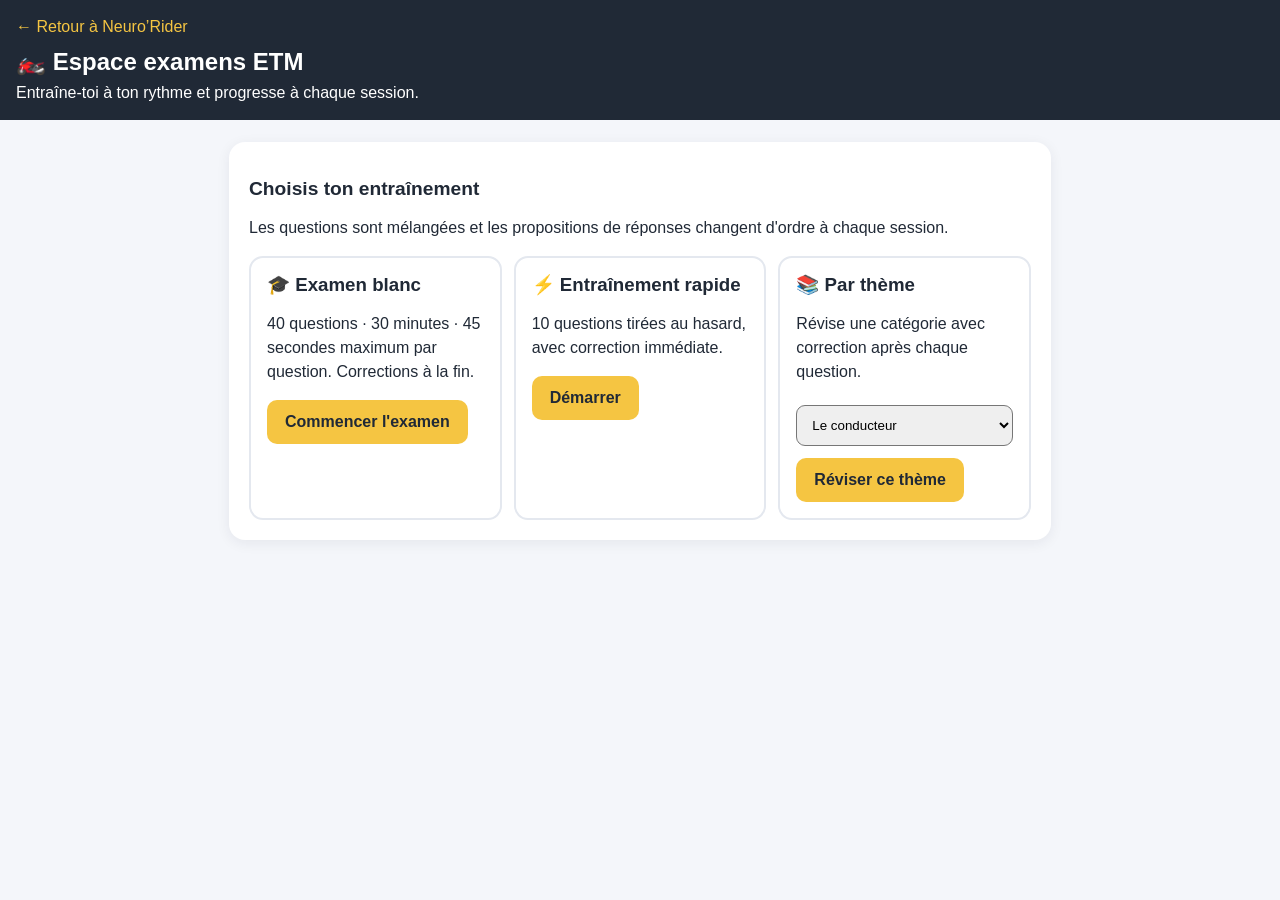
==== commit 486b3986: "Update examen.html" ====
--- a/pages/examen.html
+++ b/pages/examen.html
@@ -4,574 +4,393 @@
 <head>
 <meta charset="UTF-8">
 <meta name="viewport" content="width=device-width, initial-scale=1">
-<meta name="theme-color" content="#14283f">
-<title>Examens blancs - Neuro’Rider</title>
-<link rel="stylesheet" href="../css/style.css">
-
+<title>Examen blanc ETM – Neuro’Rider</title>
 <style>
-:root {
-  --navy:#14283f;
-  --blue:#2375a8;
-  --orange:#f2a23a;
-  --light:#f3f6fa;
-  --green:#23865b;
-  --red:#c64b4b;
-}
-* { box-sizing:border-box; }
-body { background:var(--light); color:var(--navy); }
-.exam-wrap { max-width:850px; margin:25px auto; padding:16px; }
-.exam-hero {
-  background:var(--navy); color:white; padding:25px;
-  border-radius:20px; margin-bottom:20px;
-}
-.exam-hero h1 { margin:8px 0; }
-.eyebrow { color:var(--orange); font-weight:bold; letter-spacing:1px; }
-.panel {
-  background:white; padding:22px; border-radius:18px;
-  box-shadow:0 5px 20px #14283f12; margin-bottom:18px;
-}
-.mode-grid {
-  display:grid; grid-template-columns:repeat(2,minmax(0,1fr));
-  gap:12px; margin-top:18px;
-}
-.mode-card {
-  text-align:left; padding:18px; border:2px solid #e1e7ee;
-  background:white; border-radius:15px; color:var(--navy);
-  cursor:pointer; min-height:130px;
-}
-.mode-card:hover,.mode-card:focus { border-color:var(--orange); }
-.mode-card strong { display:block; margin:8px 0; font-size:16px; }
-.mode-card span { font-size:13px; color:#64748b; }
-.big-icon { font-size:28px; }
-.button {
-  display:inline-block; border:0; border-radius:12px;
-  background:var(--orange); color:var(--navy);
-  padding:13px 20px; font-size:16px; font-weight:bold;
-  cursor:pointer; text-decoration:none;
-}
-.button.secondary { background:#e8eef5; }
-.button:disabled { opacity:.5; cursor:not-allowed; }
-.topline { display:flex; justify-content:space-between; gap:10px; flex-wrap:wrap; }
-.progress-track {
-  height:10px; background:#e5eaf0; border-radius:20px;
-  overflow:hidden; margin:12px 0 20px;
-}
-.progress-fill {
-  height:100%; width:0; background:var(--blue);
-  transition:width .2s;
-}
-.question-visual {
-  display:flex; align-items:center; justify-content:center;
-  min-height:145px; background:#edf4fa; border-radius:15px;
-  margin:15px 0; font-size:65px;
-}
-.theme-tag {
-  display:inline-block; background:#eaf2f8; color:var(--blue);
-  border-radius:20px; padding:6px 12px; font-size:12px;
-  font-weight:bold;
-}
-.exam-answer {
-  display:flex; align-items:center; gap:12px;
-  width:100%; text-align:left; padding:14px;
-  margin:10px 0; border:2px solid #dce4ed;
-  border-radius:12px; background:white; color:var(--navy);
-  font-size:15px; cursor:pointer;
-}
-.exam-answer:hover:not(:disabled) { border-color:var(--blue); }
-.answer-letter {
-  flex:0 0 30px; height:30px; display:grid;
-  place-items:center; border-radius:50%;
-  background:#eaf0f6; font-weight:bold;
-}
-.exam-answer.correct { border-color:var(--green); background:#eaf7f0; }
-.exam-answer.wrong { border-color:var(--red); background:#fff0f0; }
-.exam-answer:disabled { cursor:default; opacity:1; }
-#feedback {
-  padding:14px; border-radius:12px; margin-top:15px;
-  background:#f0f4f8; line-height:1.5;
-}
-#feedback.good { background:#eaf7f0; }
-#feedback.bad { background:#fff0f0; }
-.hidden { display:none !important; }
-.stat-grid {
-  display:grid; grid-template-columns:repeat(2,1fr);
-  gap:10px; margin:18px 0;
-}
-.stat {
-  padding:15px; background:#f0f4f8; border-radius:12px;
-}
-.stat strong { display:block; font-size:25px; }
-.history-item {
-  padding:13px 0; border-bottom:1px solid #e5eaf0;
-  display:flex; justify-content:space-between; gap:10px;
-}
-.small { color:#64748b; font-size:13px; }
-#questionTitle { line-height:1.4; }
-@media(max-width:520px) {
-  .mode-grid { grid-template-columns:1fr; }
-  .exam-wrap { padding:10px; }
-  .panel { padding:16px; }
-  .exam-hero { padding:20px; }
-}
+:root{--yellow:#f5c542;--dark:#202936;--bg:#f4f6fa;--green:#218653;--red:#c33}
+*{box-sizing:border-box}
+body{margin:0;font-family:Arial,sans-serif;background:var(--bg);color:var(--dark)}
+header{background:var(--dark);color:white;padding:18px 16px}
+header a{color:var(--yellow);text-decoration:none}
+main{max-width:850px;margin:22px auto;padding:0 14px}
+.panel{background:white;border-radius:16px;padding:20px;margin-bottom:16px;box-shadow:0 3px 14px #17233312}
+h1{font-size:1.5rem;margin:0 0 8px}
+h2{font-size:1.2rem}
+p{line-height:1.5}
+button{border:0;border-radius:10px;padding:13px 18px;font-size:1rem;font-weight:bold;cursor:pointer;background:var(--yellow);color:#202936}
+button.secondary{background:#e8edf4}
+button:disabled{opacity:.45;cursor:not-allowed}
+.actions{display:flex;gap:10px;flex-wrap:wrap;margin-top:18px}
+.modes{display:grid;grid-template-columns:repeat(auto-fit,minmax(190px,1fr));gap:12px}
+.mode{background:#fff;border:2px solid #e4e8ef;border-radius:14px;padding:16px}
+.mode h3{margin:0 0 8px}
+.timerbar{display:grid;grid-template-columns:1fr 1fr;gap:10px;margin-bottom:14px}
+.timer{background:var(--dark);color:white;padding:13px;border-radius:12px;text-align:center}
+.timer strong{display:block;font-size:1.7rem;margin-top:4px;font-variant-numeric:tabular-nums}
+.timer.warning{background:#9b4b16}
+.progress{height:9px;background:#e7eaf0;border-radius:10px;overflow:hidden;margin:12px 0}
+.progress div{height:100%;background:var(--yellow);width:0}
+.question-top{display:flex;justify-content:space-between;gap:10px;flex-wrap:wrap;color:#586577;font-size:.92rem}
+.question{font-size:1.2rem;font-weight:bold;line-height:1.5;margin:18px 0}
+.visual{background:#eaf1f8;border-radius:12px;padding:12px;margin:14px 0;text-align:center}
+.visual svg{width:100%;max-width:470px;height:auto;display:block;margin:auto}
+.answer{display:flex;align-items:flex-start;gap:11px;border:2px solid #e2e7ee;border-radius:12px;padding:14px;margin:10px 0;cursor:pointer;line-height:1.4}
+.answer:has(input:checked){border-color:#d7a900;background:#fff9df}
+.answer input{margin-top:3px;accent-color:#bd9200;transform:scale(1.2)}
+.feedback{padding:14px;border-radius:12px;margin-top:14px;line-height:1.5}
+.good{background:#e4f5eb;color:#145c37}
+.bad{background:#fde9e8;color:#8a2525}
+.small{font-size:.9rem;color:#667386}
+.hidden{display:none!important}
+.question-nav{display:flex;flex-wrap:wrap;gap:7px;margin-top:16px}
+.question-nav button{padding:8px 11px;font-size:.85rem}
+.question-nav button.done{background:#ccebd8}
+.question-nav button.current{outline:3px solid var(--yellow)}
+.result-score{font-size:2rem;font-weight:bold}
+.result-item{border-top:1px solid #e7eaf0;padding:14px 0}
+.result-item .correct{color:var(--green)}
+.result-item .incorrect{color:var(--red)}
+@media(max-width:500px){.timer strong{font-size:1.35rem}.panel{padding:15px}}
 </style>
 </head>
-
 <body>
-
-<header class="header">
-  <a class="logo" href="../index.html">🏍️ Neuro’Rider</a>
-  <nav>
-    <a href="../index.html">Accueil</a>
-    <a href="cours.html">Cours</a>
-    <a href="entrainement.html">Entraînement</a>
-    <a href="profil.html">Profil</a>
-  </nav>
+<header>
+  <a href="../index.html">← Retour à Neuro’Rider</a>
+  <h1 style="margin-top:12px">🏍️ Espace examens ETM</h1>
+  <div>Entraîne-toi à ton rythme et progresse à chaque session.</div>
 </header>
 
-<main class="exam-wrap">
-
-<section class="exam-hero">
-  <p class="eyebrow">PRÉPARATION ETM · A2</p>
-  <h1>Mes examens blancs 🏁</h1>
-  <p>Entraîne-toi, découvre tes erreurs et progresse à chaque tentative.</p>
-</section>
-
-<!-- ACCUEIL DES EXAMENS -->
+<main>
 <section id="home" class="panel">
   <h2>Choisis ton entraînement</h2>
-  <p>Les questions sont mélangées à chaque nouvelle tentative.</p>
-
-  <div class="mode-grid">
-    <button class="mode-card" onclick="startExam('exam')">
-      <span class="big-icon">🏁</span>
-      <strong>Examen blanc</strong>
-      <span>40 questions tirées au hasard dans la banque.</span>
-    </button>
-
-    <button class="mode-card" onclick="startExam('short')">
-      <span class="big-icon">⚡</span>
-      <strong>Session rapide</strong>
-      <span>10 questions pour réviser en quelques minutes.</span>
-    </button>
-
-    <button class="mode-card" onclick="startExam('theme')">
-      <span class="big-icon">📚</span>
-      <strong>Réviser un thème</strong>
-      <span>Choisis une catégorie et concentre-toi dessus.</span>
-    </button>
-
-    <button class="mode-card" onclick="startExam('errors')">
-      <span class="big-icon">🧠</span>
-      <strong>Revoir mes erreurs</strong>
-      <span>Retrouve les questions auxquelles tu as mal répondu.</span>
-    </button>
-  </div>
-
-  <div id="themeChoice" class="hidden" style="margin-top:20px">
-    <label for="themeSelect"><strong>Choisis ton thème :</strong></label>
-    <select id="themeSelect" style="width:100%;padding:13px;margin-top:8px;border-radius:10px">
-      <option value="Signalisation">Signalisation</option>
-      <option value="Circulation">Circulation</option>
-      <option value="Équipement">Équipement</option>
-      <option value="Mécanique">Mécanique</option>
-      <option value="Sécurité">Sécurité</option>
-    </select>
-    <button class="button" style="margin-top:12px" onclick="launchTheme()">Commencer</button>
+  <p>Les questions sont mélangées et les propositions de réponses changent d'ordre à chaque session.</p>
+  <div class="modes">
+    <div class="mode">
+      <h3>🎓 Examen blanc</h3>
+      <p>40 questions · 30 minutes · 45 secondes maximum par question. Corrections à la fin.</p>
+      <button onclick="startExam('exam')">Commencer l'examen</button>
+    </div>
+    <div class="mode">
+      <h3>⚡ Entraînement rapide</h3>
+      <p>10 questions tirées au hasard, avec correction immédiate.</p>
+      <button onclick="startExam('quick')">Démarrer</button>
+    </div>
+    <div class="mode">
+      <h3>📚 Par thème</h3>
+      <p>Révise une catégorie avec correction après chaque question.</p>
+      <select id="themeChoice" style="width:100%;padding:11px;border-radius:9px;margin:5px 0 12px">
+        <option value="Conducteur">Le conducteur</option>
+        <option value="Route">La route</option>
+        <option value="Autres usagers">Les autres usagers</option>
+        <option value="Réglementation">Réglementation</option>
+        <option value="Secours">Porter secours</option>
+        <option value="Mécanique">Mécanique et sécurité</option>
+        <option value="Équipement">Équipement du motard</option>
+        <option value="Environnement">Environnement</option>
+        <option value="Sécurité routière">Sécurité routière</option>
+      </select>
+      <button onclick="startExam('theme')">Réviser ce thème</button>
+    </div>
   </div>
 </section>
 
-<!-- QUESTIONNAIRE -->
-<section id="quiz" class="panel hidden">
-  <div class="topline">
-    <span id="progress">Question 1</span>
-    <span id="scoreLive">0 bonne réponse</span>
+<section id="quiz" class="hidden">
+  <div class="timerbar" id="timers">
+    <div class="timer" id="globalTimerBox">
+      <span>⏱ Temps total</span><strong id="globalTimer">30:00</strong>
+    </div>
+    <div class="timer" id="questionTimerBox">
+      <span>⌛ Temps de cette question</span><strong id="questionTimer">00:45</strong>
+    </div>
   </div>
-
-  <div class="progress-track">
-    <div id="bar" class="progress-fill"></div>
+  <div class="panel">
+    <div class="question-top">
+      <span id="modeLabel">Examen blanc</span>
+      <span id="questionCount">Question 1 / 40</span>
+    </div>
+    <div class="progress"><div id="progressBar"></div></div>
+    <div class="question" id="questionText"></div>
+    <div class="visual" id="visualBox"></div>
+    <p class="small" id="instruction"></p>
+    <div id="answers"></div>
+    <div id="feedback" class="hidden"></div>
+    <div class="actions">
+      <button class="secondary" id="previousBtn" onclick="move(-1)">← Précédente</button>
+      <button id="nextBtn" onclick="move(1)">Question suivante →</button>
+      <button id="submitBtn" class="hidden" onclick="finishExam(false)">Terminer l'examen</button>
+    </div>
+    <div id="navArea">
+      <p class="small">Tu peux revenir sur une question en utilisant les numéros ci-dessous. En examen blanc, les corrections seront affichées uniquement à la fin.</p>
+      <div class="question-nav" id="questionNav"></div>
+    </div>
   </div>
-
-  <span id="themeTag" class="theme-tag"></span>
-
-  <div class="question-visual" id="visual" aria-hidden="true">🏍️</div>
-
-  <h2 id="questionTitle"></h2>
-  <p class="small">Choisis la meilleure réponse.</p>
-
-  <div id="answers"></div>
-  <div id="feedback" class="hidden" aria-live="polite"></div>
-
-  <button id="next" class="button hidden" onclick="nextQuestion()">
-    Question suivante
-  </button>
 </section>
 
-<!-- RÉSULTAT -->
-<section id="result" class="panel hidden">
-  <p class="eyebrow">BILAN DE TA SESSION</p>
-  <h2 id="resultTitle">Examen terminé !</h2>
-
-  <div class="stat-grid">
-    <div class="stat">
-      <span class="small">Bonnes réponses</span>
-      <strong id="finalScore">0/40</strong>
-    </div>
-    <div class="stat">
-      <span class="small">Réussite</span>
-      <strong id="percentage">0%</strong>
-    </div>
+<section id="results" class="panel hidden">
+  <h2>🏁 Résultat de ta session</h2>
+  <div id="score"></div>
+  <div id="resultSummary"></div>
+  <div class="actions">
+    <button onclick="startExam('exam')">Nouvel examen blanc</button>
+    <button class="secondary" onclick="showHome()">Retour à l'accueil</button>
   </div>
-
-  <p id="resultMessage"></p>
-  <div id="themeResults"></div>
-
-  <button class="button" onclick="startExam('exam')">
-    Nouvel examen aléatoire
-  </button>
-  <button class="button secondary" onclick="showHome()">
-    Retour aux examens
-  </button>
+  <h2>Correction détaillée</h2>
+  <div id="corrections"></div>
 </section>
-
-<!-- HISTORIQUE -->
-<section class="panel">
-  <h2>📊 Mes dernières tentatives</h2>
-  <div id="history"></div>
-  <p class="small">Les résultats sont enregistrés sur cet appareil.</p>
-</section>
-
-<a href="espace.html" class="small">← Retour à mon espace</a>
-
 </main>
 
-<footer>Neuro’Rider · Chaque question te fait progresser.</footer>
-
 <script>
-/*
-  Banque pédagogique originale.
-  Les questions ne constituent pas une banque officielle ETM.
-  Les règles et références doivent être vérifiées avec les supports officiels.
-*/
-
 const bank = [
-["Signalisation","🚧","Un panneau triangulaire à bord rouge annonce généralement :", "Un danger","Une obligation","Une indication","Une interdiction","Un panneau de danger."],
-["Signalisation","🔵","Un panneau rond à fond bleu indique généralement :", "Une obligation","Une interdiction","Un danger","Une indication","Les panneaux ronds bleus indiquent généralement une obligation."],
-["Signalisation","🚦","Un feu rouge impose :", "De s'arrêter","De ralentir seulement","D'accélérer","De klaxonner","Le feu rouge impose l'arrêt."],
-["Circulation","↔️","Avant de changer de voie, il faut :", "Contrôler et signaler son intention","Accélérer sans regarder","Regarder uniquement devant","Se fier uniquement aux rétroviseurs","Contrôle visuel, angle mort et signalisation sont essentiels."],
-["Sécurité","⏱️","La distance de sécurité générale correspond au minimum à :", "Deux secondes","Une seconde","Dix secondes","Une demi-seconde","La règle générale est de conserver au moins deux secondes."],
-["Sécurité","🌧️","Sur une chaussée mouillée, il faut :", "Augmenter les distances de sécurité","Freiner brusquement","Suivre de plus près","Accélérer dans les virages","L'adhérence peut diminuer sur chaussée mouillée."],
-["Équipement","🪖","Un casque moto doit être :", "Homologué et correctement attaché","Simplement posé sur la tête","Choisi uniquement pour sa couleur","Porté sans jugulaire attachée","Un casque adapté et correctement attaché est indispensable."],
-["Équipement","🧤","Les gants moto certifiés sont-ils obligatoires pour le conducteur et le passager ?", "Oui","Non","Seulement la nuit","Seulement sur autoroute","Les gants certifiés sont obligatoires en France."],
-["Mécanique","🛞","Un pneu sous-gonflé peut :", "Diminuer la stabilité et modifier le comportement","Améliorer toujours l'adhérence","Supprimer les distances de freinage","Réduire systématiquement la consommation","La pression incorrecte affecte tenue de route et sécurité."],
-["Mécanique","🔧","Avant un trajet, il est utile de contrôler :", "Les pneus et les feux","Uniquement la couleur de la moto","La radio","Le niveau du réservoir uniquement","Les contrôles de base incluent pneus, éclairage et commandes."],
-["Circulation","👀","Un angle mort est :", "Une zone non visible dans les rétroviseurs","Une zone de stationnement","Une voie réservée","Une zone interdite aux motos","Il faut effectuer un contrôle visuel adapté."],
-["Sécurité","↩️","À l'approche d'un virage, il est préférable de :", "Adapter sa vitesse avant le virage","Freiner brutalement au milieu","Regarder uniquement sa roue avant","Accélérer sans visibilité","Anticiper le virage et adapter son allure avant d'y entrer."],
-["Sécurité","🪨","Des gravillons sur la chaussée peuvent :", "Réduire l'adhérence","Améliorer le freinage","Augmenter la visibilité","Raccourcir le freinage","Les gravillons peuvent provoquer une perte d'adhérence."],
-["Circulation","💡","Un clignotant signifie :", "Une intention de changer de direction","Une priorité automatique","Un arrêt obligatoire","Une autorisation de dépasser","Le clignotant informe les autres, sans donner de priorité."],
-["Équipement","🦺","Pour être mieux vu, il est utile de :", "Porter des équipements visibles","Rouler dans l'angle mort","Éteindre les feux","Se placer derrière un véhicule","La visibilité contribue à être détecté plus tôt."],
-["Signalisation","🟠","Un feu orange fixe signifie généralement :", "S'arrêter sauf si l'arrêt ne peut être fait en sécurité","Accélérer systématiquement","Faire demi-tour","Klaxonner","L'arrêt est requis sauf impossibilité de s'arrêter en sécurité."],
-["Sécurité","😴","En cas de fatigue, le bon réflexe est :", "Faire une pause","Augmenter la vitesse","Continuer sans arrêt","Rouler plus près des autres","La fatigue réduit vigilance et temps de réaction."],
-["Mécanique","🛞","La pression des pneus se vérifie :", "Selon les préconisations du constructeur","À l'œil uniquement","Seulement après une crevaison","Uniquement quand le pneu est chaud","Respecter les pressions préconisées et les conditions de mesure."],
-["Mécanique","⛓️","La chaîne d'une moto doit être :", "Entretenue et contrôlée selon le constructeur","Toujours détendue","Lubrifiée avec n'importe quel produit","Jamais nettoyée","Tension, lubrification et entretien suivent les consignes constructeur."],
-["Mécanique","🛑","Le feu stop sert à :", "Signaler un freinage","Indiquer un changement de voie","Éclairer la route","Signaler une priorité","Il avertit les usagers qui suivent d'un freinage."],
-["Circulation","🚗","Avant de dépasser, il faut notamment :", "Vérifier visibilité, espace et signalisation","Se placer sans contrôle","Klaxonner puis dépasser","Dépasser dans tous les virages","Le dépassement exige visibilité et espace suffisants, et doit être autorisé."],
-["Signalisation","〰️","Une ligne continue au sol indique généralement :", "Qu'il est interdit de la franchir ou de la chevaucher, sauf exceptions prévues","Une voie de dépassement libre","Une zone de stationnement","Une voie réservée aux motos","La ligne continue interdit normalement son franchissement ou chevauchement, sous réserve des exceptions réglementaires."],
-["Circulation","🚶","À proximité d'un passage piéton, il faut :", "Ralentir et être prêt à s'arrêter","Accélérer","Regarder uniquement les véhicules","Dépasser les véhicules arrêtés","Il faut anticiper la présence et la traversée des piétons."],
-["Circulation","🚛","Un véhicule lourd peut avoir :", "Des angles morts importants","Une visibilité parfaite tout autour","Aucun risque de manœuvre","Une distance de freinage toujours nulle","Les angles morts des poids lourds peuvent être importants."],
-["Sécurité","🌧️","En cas de pluie, les premières minutes peuvent être :", "Particulièrement glissantes","Toujours plus adhérentes","Sans différence","Plus sûres qu'une chaussée sèche","Les dépôts et résidus rendent parfois le début de pluie glissant."],
-["Sécurité","👁️","Le regard du motard doit généralement porter :", "Là où il souhaite aller, en anticipant","Uniquement sur le compteur","Sur la roue arrière","Sur l'obstacle à éviter sans regarder ailleurs","Le regard aide à anticiper et guider la trajectoire."],
-["Équipement","🧤","Un passager à moto doit notamment :", "Porter un casque attaché et des gants certifiés","Se tenir debout","Ne pas porter de chaussures","S'asseoir de côté en toutes circonstances","Le passager doit disposer d'un équipement réglementaire et adapté."],
-["Sécurité","🛑","Pour freiner efficacement, il faut :", "Utiliser les commandes progressivement et adapter le freinage","Bloquer volontairement les roues","Couper son éclairage","Regarder uniquement le sol","Un freinage progressif et adapté aide à garder le contrôle."],
-["Sécurité","🛣️","Une plaque métallique humide peut être :", "Glissante","Plus adhérente qu'un revêtement sec","Sans aucun effet","Un endroit idéal pour freiner","Les surfaces métalliques humides peuvent être très glissantes."],
-["Sécurité","🏍️","Avant de démarrer, il faut :", "Vérifier son environnement et sa visibilité","Regarder uniquement le tableau de bord","Démarrer sans contrôle","Se placer immédiatement au milieu de la voie","Observer l'environnement avant de s'insérer."],
-["Mécanique","🧪","Le liquide de frein doit être :", "Surveillé selon les indications du constructeur","Remplacé par de l'eau","Ignoré","Mélangé à de l'huile moteur","Le circuit de freinage doit être entretenu conformément au manuel."],
-["Signalisation","⛔","Un panneau de sens interdit indique :", "Un accès interdit dans ce sens","Une obligation de tourner à droite","Une route prioritaire","Une limitation de vitesse","Il interdit l'accès dans le sens indiqué."],
-["Sécurité","🕳️","Une chaussée déformée nécessite :", "Une allure adaptée et de l'anticipation","Une accélération brusque","Un freinage brutal sur l'obstacle","De lâcher le guidon","Il faut adapter sa vitesse et garder le contrôle."],
-["Équipement","🌙","La nuit, pour mieux voir et être vu, il faut :", "Utiliser un éclairage en bon état et adapter son allure","Rouler sans feu","Regarder uniquement les phares des autres","Porter des lunettes teintées sombres","Un éclairage fonctionnel et une allure adaptée sont essentiels."],
-["Équipement","🧥","Un vêtement moto résistant à l'abrasion sert à :", "Limiter les blessures en cas de glissade","Augmenter la vitesse","Remplacer le casque","Améliorer le freinage","Les vêtements adaptés protègent notamment contre l'abrasion."],
-["Circulation","🚘","Si un véhicule devant freine, il faut :", "Anticiper et garder une marge de sécurité","Le dépasser immédiatement","Se rapprocher","Regarder uniquement le rétroviseur","Une distance suffisante laisse le temps de réagir."],
-["Circulation","🚦","Une intersection demande :", "Observation et anticipation","Une accélération systématique","Aucun contrôle si la route semble vide","De suivre le véhicule devant sans regarder","Observer les usagers et la signalisation est indispensable."],
-["Mécanique","🛞","Un pneu dont les sculptures sont trop usées :", "Doit être remplacé conformément aux limites réglementaires","Est toujours plus sûr","N'a pas besoin d'être contrôlé","Améliore l'évacuation de l'eau","L'usure excessive compromet l'adhérence et peut être illégale."],
-["Sécurité","⚠️","En circulation, il faut adapter sa vitesse :", "Aux conditions, à la visibilité et à la route","Uniquement à la puissance de la moto","Toujours à la vitesse maximale autorisée","À la vitesse du véhicule derrière","La vitesse doit rester adaptée aux circonstances."],
-["Sécurité","🧠","La meilleure attitude face à un danger est :", "Anticiper et agir sans geste brusque","Paniquer et regarder l'obstacle","Accélérer systématiquement","Fermer les yeux brièvement","L'anticipation et la maîtrise des gestes sont essentielles."],
-
-["Signalisation","🛑","Un panneau STOP impose :", "Un arrêt complet à la limite prévue","Un simple ralentissement","Un arrêt uniquement si un véhicule arrive","Un cédez-le-passage facultatif","Le STOP impose un arrêt complet, même si la route semble libre."],
-["Signalisation","🔻","Un panneau de cédez-le-passage signifie :", "Laisser passer les usagers prioritaires","S'arrêter obligatoirement dans tous les cas","Accélérer pour passer avant les autres","Que l'on est prioritaire","Il faut céder le passage et s'arrêter si nécessaire."],
-["Signalisation","🚸","Un panneau triangulaire représentant des enfants annonce :", "Un danger lié à la présence possible d'enfants","Une zone réservée aux motos","Une obligation de stationner","Une interdiction de circuler","Il avertit d'un risque de présence d'enfants."],
-["Circulation","↪️","Avant de tourner à droite, le motard doit :", "Contrôler, signaler et se placer correctement","Tourner sans ralentir","Regarder uniquement le trottoir","Se fier au véhicule qui précède","Il faut contrôler l'environnement et signaler son intention."],
-["Circulation","🚌","Lorsqu'un bus quitte son arrêt en agglomération, il faut :", "Faciliter son insertion lorsque les règles l'imposent","Accélérer pour le bloquer","Le dépasser par la droite systématiquement","Ignorer son clignotant","Il faut faciliter le départ des transports en commun selon les règles applicables."],
-["Sécurité","🌬️","En cas de vent latéral fort, il faut :", "Adapter son allure et anticiper les rafales","Rouler plus vite","Se rapprocher d'un poids lourd","Lâcher le guidon","Le vent peut déporter la moto, notamment aux endroits exposés."],
-["Sécurité","🌫️","Lorsque la visibilité diminue fortement, il faut :", "Réduire l'allure et augmenter les distances","Conserver la même vitesse","Suivre de très près les feux devant","Éteindre les feux","La vitesse doit permettre de s'arrêter dans la zone visible."],
-["Équipement","👢","Des chaussures moto adaptées doivent notamment :", "Protéger les pieds et les chevilles","Être ouvertes","Être choisies uniquement pour leur légèreté","Remplacer les gants","Des chaussures montantes adaptées protègent mieux les pieds et chevilles."],
-["Équipement","🪖","Après un choc important, un casque doit :", "Être remplacé par précaution","Être repeint uniquement","Être conservé s'il est propre","Être réparé avec de la colle","Un casque ayant subi un choc peut avoir perdu ses capacités de protection."],
-["Mécanique","🔋","Une batterie faible peut provoquer :", "Des difficultés de démarrage","Une meilleure puissance de freinage","Une meilleure adhérence","Une baisse de pression des pneus","La batterie alimente le démarrage et les équipements électriques."],
-["Mécanique","💡","Un feu de croisement défectueux doit :", "Être réparé avant de reprendre une circulation normale","Être ignoré de jour","Être remplacé par le klaxon","Être masqué","L'éclairage doit être en état de fonctionnement."],
-["Circulation","🚲","En dépassant un cycliste, il faut :", "Laisser un espace latéral suffisant","Passer au plus près","Klaxonner à chaque fois","Le pousser vers le bas-côté","Il faut respecter les distances latérales réglementaires."],
-["Circulation","🚑","À l'approche d'un véhicule prioritaire en intervention, il faut :", "Faciliter son passage sans créer de danger","Le suivre pour gagner du temps","S'arrêter au milieu d'un carrefour","Accélérer devant lui","Il faut dégager le passage en sécurité."],
-["Sécurité","🛣️","Sur une chaussée gravillonnée, il est préférable de :", "Éviter les gestes brusques et réduire l'allure","Freiner fortement sur l'avant","Incliner fortement la moto","Accélérer brutalement","Une conduite souple limite les pertes d'adhérence."],
-["Sécurité","🧍","Un passager modifie le comportement de la moto. Il faut :", "Adapter sa conduite et ses distances","Freiner plus tard","Prendre les virages plus vite","Ignorer le poids supplémentaire","La masse et l'équilibre changent avec un passager."],
-["Équipement","🦺","Un gilet de haute visibilité doit être :", "Accessible selon les obligations applicables","Porté uniquement en été","Utilisé comme protection dorsale","Attaché au guidon en roulant","Le motard doit respecter les obligations de détention et d'utilisation prévues."],
-["Mécanique","🛠️","Une fuite de liquide près d'une roue doit :", "Être identifiée et réparée avant de rouler si elle compromet la sécurité","Être nettoyée puis ignorée","Être couverte avec un tissu","Être considérée comme normale","Une fuite peut signaler un problème mécanique ou de freinage."],
-["Circulation","🚗","Un véhicule masque une partie de la visibilité à une intersection. Il faut :", "Avancer prudemment seulement si cela peut se faire sans danger","S'engager rapidement","Klaxonner et passer","Suivre le véhicule sans observation","Ne jamais s'engager sans visibilité suffisante."],
-["Sécurité","🧊","En présence de verglas possible, il faut :", "Éviter les mouvements brusques et redoubler de prudence","Freiner brutalement","Accélérer dans les virages","Pencher davantage la moto","Le verglas réduit fortement l'adhérence."],
-["Signalisation","🚧","Un panneau temporaire de travaux annonce :", "Une zone où la circulation peut être modifiée ou dangereuse","Une priorité permanente","Une route réservée aux motos","Une fin d'interdiction","Il faut suivre la signalisation temporaire et adapter son allure."]
+{t:"Conducteur",q:"Avant de prendre la route, que faut-il faire pour être en état de conduire ?",a:["Être reposé et attentif","Éviter de conduire après avoir consommé de l'alcool","Prendre un médicament sédatif pour se détendre","Vérifier que l'on est apte physiquement"],c:[0,1,3],e:"La fatigue, l'alcool et certains médicaments diminuent les capacités nécessaires à la conduite."},
+{t:"Conducteur",q:"Quels signes peuvent annoncer une baisse de vigilance ?",a:["Bâillements répétés","Difficulté à maintenir sa trajectoire","Vision plus nette que d'habitude","Paupières lourdes"],c:[0,1,3],e:"Bâillements, trajectoire irrégulière et paupières lourdes sont des signes d'alerte."},
+{t:"Conducteur",q:"En conduisant une moto, le téléphone est une source de distraction. Que faut-il faire ?",a:["Le consulter à un feu rouge","S'arrêter dans un endroit sûr avant de le consulter","Utiliser un dispositif tenu en main à faible vitesse","Préparer son trajet avant de partir"],c:[1,3],e:"Il faut éviter toute manipulation du téléphone en circulation et préparer son trajet avant le départ."},
+{t:"Conducteur",q:"Comment réduire les effets de la fatigue lors d'un long trajet ?",a:["Faire des pauses régulières","Augmenter la vitesse pour arriver plus vite","S'arrêter dès les premiers signes de fatigue","Boire de l'alcool pour se détendre"],c:[0,2],e:"Les pauses et l'arrêt dès les premiers signes de fatigue sont essentiels."},
+{t:"Conducteur",q:"Pourquoi faut-il adapter sa conduite à son état émotionnel ?",a:["Le stress peut réduire l'attention","La colère peut pousser à prendre des risques","Les émotions n'ont aucun effet sur la conduite","Une pause peut aider à retrouver son calme"],c:[0,1,3],e:"Les émotions peuvent modifier le jugement et la prise de décision."},
+
+{t:"Route",q:"À l'approche d'un virage sans visibilité, quelle attitude adopter ?",a:["Réduire sa vitesse avant le virage","Accélérer pour sortir rapidement","Se placer de manière à conserver une marge de sécurité","Dépasser si la moto est puissante"],c:[0,2],e:"Il faut adapter sa vitesse avant le virage et conserver une marge de sécurité."},
+{t:"Route",q:"Sur chaussée mouillée, quels risques augmentent ?",a:["La distance de freinage peut augmenter","L'adhérence peut diminuer","Les pneus adhèrent toujours mieux","Le marquage au sol peut devenir glissant"],c:[0,1,3],e:"L'eau réduit souvent l'adhérence, notamment sur les marquages et surfaces lisses."},
+{t:"Route",q:"Que faire à l'approche d'un passage piéton ?",a:["Ralentir si la situation l'exige","Rester prêt à s'arrêter","Accélérer pour passer avant les piétons","Observer les abords du passage"],c:[0,1,3],e:"L'observation et l'anticipation permettent de protéger les piétons."},
+{t:"Route",q:"Sur une chaussée couverte de gravillons, il est préférable de :",a:["Éviter les gestes brusques","Freiner brutalement en virage","Garder une vitesse modérée","Augmenter les distances de sécurité"],c:[0,2,3],e:"Les gravillons diminuent l'adhérence. Une conduite souple est nécessaire."},
+{t:"Route",q:"En cas de forte pluie, quelles précautions prendre ?",a:["Augmenter les distances de sécurité","Réduire sa vitesse","Suivre de très près le véhicule devant","Améliorer sa visibilité et être visible"],c:[0,1,3],e:"La pluie réduit la visibilité et l'adhérence."},
+
+{t:"Autres usagers",q:"Pourquoi faut-il être particulièrement vigilant près d'un poids lourd ?",a:["Ses angles morts sont importants","Il peut masquer la visibilité","Il freine toujours plus rapidement qu'une moto","Ses changements de direction peuvent être larges"],c:[0,1,3],e:"Les poids lourds ont des angles morts et des contraintes de manœuvre importantes."},
+{t:"Autres usagers",q:"À proximité d'un bus à l'arrêt, quels dangers anticiper ?",a:["Un piéton peut traverser devant le bus","Le bus peut repartir","La chaussée est forcément dégagée","Un usager peut surgir de derrière le bus"],c:[0,1,3],e:"Le bus peut masquer des piétons et des usagers qui traversent."},
+{t:"Autres usagers",q:"À l'approche d'un cycliste, il faut :",a:["Lui laisser un espace latéral suffisant","Le frôler pour ne pas gêner la circulation","Anticiper un écart éventuel","Éviter de le surprendre avec une manœuvre brusque"],c:[0,2,3],e:"Il faut respecter une distance latérale adaptée et anticiper les mouvements du cycliste."},
+{t:"Autres usagers",q:"Pourquoi faut-il anticiper les réactions des enfants près de la chaussée ?",a:["Ils peuvent surgir brusquement","Ils évaluent toujours parfaitement les distances","Ils peuvent être masqués par un véhicule","Leur comportement peut être imprévisible"],c:[0,2,3],e:"Les enfants peuvent être imprévisibles et difficiles à voir."},
+{t:"Autres usagers",q:"Lorsqu'un véhicule devant vous indique qu'il tourne, vous devez :",a:["Anticiper son ralentissement","Vérifier les autres usagers autour de vous","Le dépasser systématiquement","Adapter votre vitesse"],c:[0,1,3],e:"Un changement de direction peut entraîner un ralentissement ou une trajectoire inattendue."},
+
+{t:"Réglementation",q:"Que signifie un panneau STOP ?",a:["Marquer un arrêt obligatoire","Ralentir seulement si un véhicule arrive","Céder le passage après avoir marqué l'arrêt","S'arrêter uniquement la nuit"],c:[0,2],e:"Le STOP impose un arrêt complet, puis le respect de la priorité."},
+{t:"Réglementation",q:"À un feu rouge, le conducteur doit :",a:["S'arrêter avant la ligne d'effet du feu","Passer si aucune voiture n'arrive","Respecter le feu même si la route semble libre","S'arrêter seulement s'il y a un piéton"],c:[0,2],e:"Le feu rouge impose l'arrêt."},
+{t:"Réglementation",q:"Concernant les documents et obligations du conducteur, il faut :",a:["Être titulaire du permis correspondant au véhicule","Respecter les obligations d'assurance","Conduire sans contrôle technique ou formalité applicable","S'assurer que le véhicule est en règle"],c:[0,1,3],e:"Le conducteur doit avoir le permis adapté et utiliser un véhicule en règle et assuré."},
+{t:"Réglementation",q:"À une intersection sans signalisation, quelle règle générale s'applique en France ?",a:["La priorité à droite, sauf règle particulière","La priorité au véhicule le plus rapide","La priorité au véhicule le plus gros","La priorité à gauche"],c:[0],e:"En l'absence de signalisation ou de règle particulière, la priorité à droite s'applique."},
+{t:"Réglementation",q:"En agglomération, la vitesse doit être :",a:["Adaptée aux conditions de circulation","Toujours égale à la vitesse maximale autorisée","Réduite si la visibilité ou l'adhérence est mauvaise","Adaptée à la signalisation"],c:[0,2,3],e:"La limite autorisée est un maximum, pas une vitesse obligatoire."},
+
+{t:"Secours",q:"Tu arrives le premier sur un accident. Quelles sont les premières priorités ?",a:["Protéger la zone sans se mettre en danger","Alerter les secours","Déplacer systématiquement les blessés","Éviter un suraccident"],c:[0,1,3],e:"La protection et l'alerte sont essentielles. On ne déplace pas un blessé sauf danger immédiat."},
+{t:"Secours",q:"Quels numéros permettent de joindre les secours en France ?",a:["112","15","18","118"],c:[0,1,2],e:"Le 112 est le numéro d'urgence européen, le 15 le SAMU et le 18 les pompiers."},
+{t:"Secours",q:"Face à une personne inconsciente qui respire normalement, il faut :",a:["Alerter les secours","Surveiller sa respiration","Lui donner à boire","La mettre en position latérale de sécurité si son état le permet"],c:[0,1,3],e:"Il faut alerter, surveiller et appliquer les gestes adaptés à la situation."},
+{t:"Secours",q:"Lors d'un accident, pourquoi ne faut-il pas retirer systématiquement le casque d'un motard blessé ?",a:["Cela peut aggraver une blessure","Le retrait doit être réalisé par des personnes formées, sauf nécessité vitale","Le casque doit toujours rester en place quoi qu'il arrive","Il faut éviter les manipulations inutiles"],c:[0,1,3],e:"Le retrait du casque nécessite des précautions et une formation adaptée."},
+
+{t:"Mécanique",q:"Quels éléments faut-il contrôler régulièrement sur les pneus ?",a:["La pression","L'état général et l'usure","La couleur","L'absence de coupures ou déformations"],c:[0,1,3],e:"Pression, usure et état général sont essentiels à l'adhérence."},
+{t:"Mécanique",q:"Un levier de frein présente une sensation anormale. Que faire ?",a:["Faire contrôler le système","Continuer à rouler comme d'habitude","Ne pas prendre la route si le freinage est compromis","Ignorer le problème si le moteur fonctionne"],c:[0,2],e:"Un défaut de freinage est un problème de sécurité majeur."},
+{t:"Mécanique",q:"Pourquoi vérifier l'éclairage avant de partir ?",a:["Pour voir et être vu","Pour signaler correctement ses intentions","Uniquement pour éviter une contravention","Parce que certains feux contribuent à la sécurité"],c:[0,1,3],e:"L'éclairage contribue directement à la visibilité et à la communication avec les autres usagers."},
+{t:"Mécanique",q:"Une chaîne de transmission doit être :",a:["Contrôlée selon les préconisations du constructeur","Entretenue et lubrifiée selon les besoins","Tendue au maximum","Contrôlée pour repérer l'usure"],c:[0,1,3],e:"Une chaîne doit être entretenue, correctement tendue et surveillée."},
+{t:"Mécanique",q:"Avant un long trajet, quels contrôles sont utiles ?",a:["Pneus et pressions","Freins et éclairage","Niveaux prévus par le constructeur","Uniquement la peinture"],c:[0,1,2],e:"Un contrôle général des éléments de sécurité est recommandé."},
+
+{t:"Équipement",q:"Quel équipement protège la tête du motard ?",a:["Un casque homologué et correctement attaché","Une casquette","Un casque posé sans être attaché","Un bonnet épais"],c:[0],e:"Le casque homologué doit être correctement ajusté et attaché."},
+{t:"Équipement",q:"Pourquoi porter des gants adaptés à la moto ?",a:["Ils protègent les mains en cas de chute","Ils améliorent parfois la préhension","Ils remplacent le casque","Ils peuvent protéger du froid et des intempéries"],c:[0,1,3],e:"Les gants protègent les mains et améliorent le confort et le contrôle."},
+{t:"Équipement",q:"Quels avantages apporte un vêtement moto adapté ?",a:["Une protection contre l'abrasion","Des protections aux zones exposées","Une meilleure visibilité s'il comporte des éléments visibles","Une garantie d'absence de blessure"],c:[0,1,2],e:"Un équipement adapté réduit certains risques, sans supprimer tout risque de blessure."},
+{t:"Équipement",q:"Pourquoi choisir des chaussures montantes adaptées à la moto ?",a:["Elles peuvent protéger les chevilles","Elles maintiennent mieux le pied","Elles remplacent les protections de genoux","Elles limitent certaines blessures"],c:[0,1,3],e:"Les chaussures montantes adaptées contribuent à la protection des pieds et chevilles."},
+
+{t:"Environnement",q:"Pour limiter sa consommation, le motard peut :",a:["Adopter une conduite souple","Anticiper les ralentissements","Accélérer et freiner brutalement","Entretenir correctement son véhicule"],c:[0,1,3],e:"Une conduite souple et un véhicule entretenu limitent la consommation."},
+{t:"Environnement",q:"Pourquoi éviter les accélérations inutiles à l'arrêt ?",a:["Elles consomment du carburant","Elles augmentent les nuisances sonores","Elles améliorent toujours la sécurité","Elles peuvent produire des émissions inutiles"],c:[0,1,3],e:"Les accélérations inutiles augmentent consommation, bruit et émissions."},
+{t:"Environnement",q:"Comment réduire les nuisances sonores de sa moto ?",a:["Conserver un échappement conforme","Éviter les accélérations inutiles","Retirer le silencieux","Entretenir le véhicule"],c:[0,1,3],e:"Un échappement conforme et une conduite adaptée limitent le bruit."},
+
+{t:"Sécurité routière",q:"Pourquoi faut-il garder une distance de sécurité ?",a:["Pour avoir le temps de réagir","Pour pouvoir freiner sans collision","Pour empêcher les autres de dépasser","Pour tenir compte des conditions météo"],c:[0,1,3],e:"La distance de sécurité donne une marge de réaction et de freinage."},
+{t:"Sécurité routière",q:"À quoi sert le regard en conduite moto ?",a:["À anticiper la trajectoire","À repérer les dangers","À fixer uniquement la roue avant","À guider les changements de direction"],c:[0,1,3],e:"Le regard aide à anticiper et à guider la trajectoire."},
+{t:"Sécurité routière",q:"En cas de vent latéral fort, il faut :",a:["Réduire sa vitesse si nécessaire","Garder une marge latérale","Relâcher toute attention","Anticiper les rafales, notamment à la sortie d'un abri"],c:[0,1,3],e:"Le vent latéral peut déstabiliser la moto, surtout lors des rafales."},
+{t:"Sécurité routière",q:"Pourquoi éviter de rouler dans l'angle mort d'un véhicule ?",a:["Le conducteur peut ne pas vous voir","Le véhicule peut changer de voie","La moto est toujours visible dans les rétroviseurs","Il faut chercher à être visible et à garder une marge"],c:[0,1,3],e:"Il faut éviter de rester dans les angles morts et se rendre visible."},
+{t:"Sécurité routière",q:"Lors d'un dépassement, quels points faut-il vérifier ?",a:["La visibilité et la distance disponible","L'absence de danger en sens inverse","Les rétroviseurs et les angles morts","La puissance du moteur uniquement"],c:[0,1,2],e:"Un dépassement exige visibilité, espace disponible et contrôle de l'environnement."}
 ];
 
-// Conversion de la banque en objets.
-const questions = bank.map((q, i) => ({
-  id:i + 1,
-  theme:q[0],
-  visual:q[1],
-  text:q[2],
-  options:[q[3],q[4],q[5],q[6]],
-  correct:0,
-  explanation:q[7]
-}));
-
-let session = [];
-let current = 0;
-let score = 0;
-let answered = false;
-let sessionMode = "exam";
-let mistakes = [];
-
-const $ = id => document.getElementById(id);
-
-function shuffle(array) {
-  const copy = [...array];
-  for (let i = copy.length - 1; i > 0; i--) {
-    const j = Math.floor(Math.random() * (i + 1));
-    [copy[i], copy[j]] = [copy[j], copy[i]];
-  }
-  return copy;
-}
-
-function showOnly(id) {
-  ["home","quiz","result"].forEach(name => $(name).classList.add("hidden"));
-  $(id).classList.remove("hidden");
-}
-
-function showHome() {
-  showOnly("home");
-  $("themeChoice").classList.add("hidden");
-  renderHistory();
-}
-
-function startExam(mode) {
-  if (mode === "theme") {
-    $("themeChoice").classList.remove("hidden");
-    $("themeChoice").scrollIntoView({behavior:"smooth"});
-    return;
-  }
-
-  sessionMode = mode;
-  let pool = [...questions];
-
-  if (mode === "errors") {
-    const ids = JSON.parse(localStorage.getItem("neuroRiderErrors") || "[]");
-    pool = pool.filter(q => ids.includes(q.id));
-    if (!pool.length) {
-      alert("Aucune erreur enregistrée pour le moment. Fais un examen pour commencer !");
-      return;
-    }
-  }
-
-  const amount = mode === "short" ? Math.min(10,pool.length) :
-                 mode === "errors" ? Math.min(40,pool.length) : 40;
-
-  prepareSession(pool, amount);
-}
-
-function launchTheme() {
-  const selected = $("themeSelect").value;
-  sessionMode = "theme";
-  const pool = questions.filter(q => q.theme === selected);
-  prepareSession(pool, pool.length);
-}
-
-function prepareSession(pool, amount) {
-  session = shuffle(pool).slice(0,amount).map(q => {
-    const choices = shuffle(q.options.map((label,index) => ({
-      label,
-      correct:index === q.correct
-    })));
-    return {...q, choices};
-  });
-
-  current = 0;
-  score = 0;
-  mistakes = [];
-  $("themeChoice").classList.add("hidden");
-  showOnly("quiz");
-  showQuestion();
-}
-
-function showQuestion() {
-  answered = false;
-  const q = session[current];
-
-  $("progress").textContent =
-    "Question " + (current + 1) + " sur " + session.length;
-  $("scoreLive").textContent = score + " bonne(s) réponse(s)";
-  $("bar").style.width = (current / session.length * 100) + "%";
-  $("themeTag").textContent = q.theme;
-  $("visual").textContent = q.visual;
-  $("questionTitle").textContent = q.text;
-  $("feedback").className = "hidden";
-  $("feedback").textContent = "";
-  $("next").classList.add("hidden");
-
-  const area = $("answers");
-  area.innerHTML = "";
-
-  q.choices.forEach((choice,index) => {
-    const button = document.createElement("button");
-    button.className = "exam-answer";
-
-    const letter = document.createElement("span");
-    letter.className = "answer-letter";
-    letter.textContent = String.fromCharCode(65 + index);
-
-    const label = document.createElement("span");
-    label.textContent = choice.label;
-
-    button.append(letter,label);
-    button.onclick = () => checkAnswer(index);
-    area.appendChild(button);
-  });
-}
-
-function checkAnswer(index) {
-  if (answered) return;
-  answered = true;
-
-  const q = session[current];
-  const buttons = [...document.querySelectorAll(".exam-answer")];
-  const selected = q.choices[index];
-  const good = selected.correct;
-
-  buttons.forEach((button,i) => {
-    button.disabled = true;
-    if (q.choices[i].correct) button.classList.add("correct");
-    if (i === index && !good) button.classList.add("wrong");
-  });
-
-  const feedback = $("feedback");
-  feedback.classList.remove("hidden");
-  feedback.classList.add(good ? "good" : "bad");
-
-  if (good) {
-    score++;
-    feedback.innerHTML = "<strong>✅ Bonne réponse !</strong><br>" + q.explanation;
-  } else {
-    mistakes.push(q.id);
-    const correct = q.choices.find(c => c.correct).label;
-    feedback.innerHTML =
-      "<strong>💡 Pas tout à fait.</strong><br>" +
-      "Bonne réponse : <strong>" + escapeHTML(correct) +
-      "</strong><br>" + q.explanation;
-  }
-
-  $("scoreLive").textContent = score + " bonne(s) réponse(s)";
-  $("next").textContent =
-    current === session.length - 1 ? "Voir mon résultat" : "Question suivante";
-  $("next").classList.remove("hidden");
-}
-
-function escapeHTML(value) {
-  return String(value).replace(/[&<>"']/g, c => ({
-    "&":"&amp;","<":"&lt;",">":"&gt;",'"':"&quot;","'":"&#39;"
-  }[c]));
-}
-
-function nextQuestion() {
-  if (!answered) return;
-  current++;
-
-  if (current < session.length) {
-    showQuestion();
-    window.scrollTo({top:0,behavior:"smooth"});
-  } else {
-    finishExam();
-  }
-}
-
-function finishExam() {
-  $("bar").style.width = "100%";
-  showOnly("result");
-
-  const percent = Math.round(score / session.length * 100);
-  $("finalScore").textContent = score + "/" + session.length;
-  $("percentage").textContent = percent + "%";
-
-  $("resultMessage").textContent =
-    percent >= 85 ? "Excellent travail ! Continue à entretenir tes connaissances." :
-    percent >= 70 ? "Bon travail ! Quelques révisions te permettront de progresser." :
-    "Ne te décourage pas. Revois les explications et recommence à ton rythme.";
-
-  $("resultTitle").textContent =
-    sessionMode === "exam" ? "Examen blanc terminé 🏁" : "Session terminée 🎯";
-
-  // Enregistrement de l'historique local.
-  const history = JSON.parse(localStorage.getItem("neuroRiderHistory") || "[]");
-  history.unshift({
-    date:new Date().toLocaleDateString("fr-FR"),
-    score,
-    total:session.length,
-    percent,
-    mode:sessionMode
-  });
-  localStorage.setItem("neuroRiderHistory",JSON.stringify(history.slice(0,30)));
-
-  // Mémorisation des erreurs à revoir.
-  const oldErrors = JSON.parse(localStorage.getItem("neuroRiderErrors") || "[]");
-  const updatedErrors = [...new Set([...oldErrors,...mistakes])];
-  localStorage.setItem("neuroRiderErrors",JSON.stringify(updatedErrors));
-
-  // Retire de la liste les erreurs corrigées pendant une session.
-  if (mistakes.length === 0 && sessionMode === "errors") {
-    localStorage.setItem("neuroRiderErrors","[]");
-  }
-
-  renderThemeResults();
-  renderHistory();
-}
-
-function renderThemeResults() {
-  const counts = {};
-  session.forEach(q => {
-    if (!counts[q.theme]) counts[q.theme] = {total:0,good:0};
-    counts[q.theme].total++;
-  });
-
-  // Les réponses justes sont retrouvées grâce aux boutons marqués.
-  // Le détail par thème sera enrichi avec le suivi de réponses dans une prochaine version.
-  $("themeResults").innerHTML =
-    "<h3>📚 Thèmes abordés</h3>" +
-    Object.entries(counts).map(([name,data]) =>
-      "<p><strong>" + escapeHTML(name) + "</strong> · " +
-      data.total + " question(s)</p>"
-    ).join("");
-}
-
-function renderHistory() {
-  const history = JSON.parse(localStorage.getItem("neuroRiderHistory") || "[]");
-  const area = $("history");
-
-  if (!history.length) {
-    area.innerHTML = "<p class='small'>Tes résultats apparaîtront ici après ton premier examen.</p>";
-    return;
-  }
-
-  area.innerHTML = history.slice(0,5).map(item =>
-    "<div class='history-item'><span>" +
-    escapeHTML(item.date) + " · " + escapeHTML(item.mode) +
-    "</span><strong>" + item.score + "/" + item.total +
-    " (" + item.percent + "%)</strong></div>"
-  ).join("");
-}
-
-renderHistory();
+let mode="exam", questions=[], index=0, answers=[], questionTimes=[], totalLeft=1800, interval=null, locked=false, submitted=false;
+const $=id=>document.getElementById(id);
+const shuffle=array=>[...array].sort(()=>Math.random()-.5);
+const formatTime=s=>String(Math.floor(s/60)).padStart(2,"0")+":"+String(s%60).padStart(2,"0");
+
+function showHome(){
+ clearInterval(interval);
+ $("home").classList.remove("hidden");
+ $("quiz").classList.add("hidden");
+ $("results").classList.add("hidden");
+}
+
+function startExam(selectedMode){
+ clearInterval(interval);
+ mode=selectedMode;
+ let pool=bank;
+ if(mode==="theme"){
+   const theme=$("themeChoice").value;
+   pool=bank.filter(q=>q.t===theme);
+ }
+ if(mode==="quick") pool=shuffle(pool).slice(0,10);
+ if(mode==="exam") pool=shuffle(pool).slice(0,40);
+ else if(mode==="theme") pool=shuffle(pool);
+
+ questions=pool.map(q=>{
+   const opts=q.a.map((text,i)=>({text,correct:q.c.includes(i)}));
+   return {...q,opts:shuffle(opts)};
+ });
+ index=0;
+ answers=questions.map(()=>[]);
+ questionTimes=questions.map(()=>45);
+ totalLeft=1800;
+ locked=false;
+ submitted=false;
+ $("home").classList.add("hidden");
+ $("results").classList.add("hidden");
+ $("quiz").classList.remove("hidden");
+ $("timers").classList.toggle("hidden",mode!=="exam");
+ $("navArea").classList.toggle("hidden",mode!=="exam");
+ $("modeLabel").textContent=mode==="exam"?"Examen blanc – conditions d'entraînement":mode==="quick"?"Entraînement rapide":"Révision par thème";
+ $("submitBtn").classList.toggle("hidden",mode!=="exam");
+ render();
+ if(mode==="exam") startClock();
+}
+
+function startClock(){
+ clearInterval(interval);
+ interval=setInterval(()=>{
+   if(submitted)return;
+   totalLeft--;
+   questionTimes[index]--;
+   $("globalTimer").textContent=formatTime(Math.max(0,totalLeft));
+   $("questionTimer").textContent=formatTime(Math.max(0,questionTimes[index]));
+   $("globalTimerBox").classList.toggle("warning",totalLeft<=300);
+   $("questionTimerBox").classList.toggle("warning",questionTimes[index]<=10);
+   if(totalLeft<=0){finishExam(true);return;}
+   if(questionTimes[index]<=0){
+     if(index<questions.length-1){index++;render();}
+     else finishExam(true);
+   }
+ },1000);
+}
+
+function render(){
+ const q=questions[index];
+ locked=false;
+ $("questionCount").textContent=`Question ${index+1} / ${questions.length}`;
+ $("progressBar").style.width=((index+1)/questions.length*100)+"%";
+ $("questionText").textContent=q.q;
+ $("instruction").textContent=q.c.length>1?`Plusieurs réponses attendues : sélectionne les ${q.c.length} bonnes réponses.`:"Une seule réponse attendue.";
+ $("visualBox").innerHTML=visualFor(q.t);
+ $("answers").innerHTML="";
+ q.opts.forEach((opt,i)=>{
+   const label=document.createElement("label");
+   label.className="answer";
+   const input=document.createElement("input");
+   input.type=q.c.length>1?"checkbox":"radio";
+   input.name="answer";
+   input.checked=answers[index].includes(i);
+   input.disabled=locked;
+   input.addEventListener("change",()=>{
+     if(q.c.length===1) answers[index]=[i];
+     else if(input.checked) answers[index].push(i);
+     else answers[index]=answers[index].filter(v=>v!==i);
+     if(mode==="exam") renderNav();
+   });
+   const span=document.createElement("span");
+   span.textContent=opt.text;
+   label.append(input,span);
+   $("answers").append(label);
+ });
+ $("feedback").className="hidden";
+ $("feedback").textContent="";
+ $("previousBtn").disabled=index===0;
+ $("nextBtn").textContent=index===questions.length-1?"Voir le résultat →":"Question suivante →";
+ $("nextBtn").classList.toggle("hidden",mode==="exam");
+ if(mode==="exam"){
+   $("questionTimer").textContent=formatTime(questionTimes[index]);
+   $("globalTimer").textContent=formatTime(totalLeft);
+   renderNav();
+ }else{
+   $("previousBtn").classList.toggle("hidden",index===0);
+   if(mode!=="exam") $("nextBtn").classList.remove("hidden");
+ }
+}
+
+function visualFor(theme){
+ const symbols={
+ "Conducteur":"👁️",
+ "Route":"🛣️",
+ "Autres usagers":"🚗",
+ "Réglementation":"🚦",
+ "Secours":"🚑",
+ "Mécanique":"⚙️",
+ "Équipement":"🪖",
+ "Environnement":"🌱",
+ "Sécurité routière":"🏍️"
+ };
+ return `<svg viewBox="0 0 460 145" role="img" aria-label="Illustration pédagogique du thème ${theme}">
+ <rect x="0" y="0" width="460" height="145" rx="12" fill="#e4edf6"/>
+ <path d="M0 110 L460 110" stroke="#fff" stroke-width="4" stroke-dasharray="18 14"/>
+ <path d="M0 80 L460 80" stroke="#9aabbc" stroke-width="2"/>
+ <path d="M0 130 L460 130" stroke="#9aabbc" stroke-width="2"/>
+ <circle cx="230" cy="52" r="35" fill="#fff" stroke="#d8e0e9" stroke-width="2"/>
+ <text x="230" y="66" text-anchor="middle" font-size="39">${symbols[theme]||"🏍️"}</text>
+ <text x="230" y="101" text-anchor="middle" font-size="12" fill="#40516a">Situation de conduite – ${theme}</text>
+ </svg>`;
+}
+
+function renderNav(){
+ $("questionNav").innerHTML="";
+ questions.forEach((q,i)=>{
+   const b=document.createElement("button");
+   b.textContent=i+1;
+   b.className=(answers[i].length?"done ":"")+(i===index?"current":"");
+   b.onclick=()=>{index=i;render();};
+   $("questionNav").append(b);
+ });
+}
+
+function isCorrect(i){
+ const chosen=[...answers[i]].sort((a,b)=>a-b);
+ const expected=questions[i].opts.map((o,j)=>o.correct?j:-1).filter(j=>j!==-1).sort((a,b)=>a-b);
+ return chosen.length===expected.length&&chosen.every((v,j)=>v===expected[j]);
+}
+
+function move(direction){
+ if(mode!=="exam" && direction===1 && !locked){
+   locked=true;
+   const ok=isCorrect(index);
+   const feedback=$("feedback");
+   feedback.className="feedback "+(ok?"good":"bad");
+   feedback.innerHTML=`<strong>${ok?"Bonne réponse !":"Pas tout à fait."}</strong><br>${questions[index].e}`;
+   $("answers").querySelectorAll("input").forEach(el=>el.disabled=true);
+   $("nextBtn").textContent=index===questions.length-1?"Voir le résultat →":"Continuer →";
+   $("nextBtn").onclick=()=>{
+     if(index<questions.length-1){index++;render();$("nextBtn").onclick=()=>move(1);}
+     else finishExam(false);
+   };
+   return;
+ }
+ if(direction<0 && index>0){index--;render();return;}
+ if(direction>0){
+   if(index<questions.length-1){index++;render();}
+   else finishExam(false);
+ }
+}
+
+function finishExam(timeUp){
+ if(submitted)return;
+ submitted=true;
+ clearInterval(interval);
+ $("quiz").classList.add("hidden");
+ $("results").classList.remove("hidden");
+ const correct=questions.filter((q,i)=>isCorrect(i)).length;
+ const pct=Math.round(correct/questions.length*100);
+ const passed=mode==="exam"&&questions.length===40?correct>=35:false;
+ $("score").innerHTML=`<div class="result-score">${correct} / ${questions.length}</div><p>${pct}% de bonnes réponses</p>${mode==="exam"?`<h3 style="color:${passed?"#218653":"#c33"}">${passed?"Seuil de réussite atteint !":"Seuil de réussite non atteint."}</h3><p>Objectif de cette simulation : au moins 35 bonnes réponses sur 40.</p>`:""}`;
+ $("resultSummary").innerHTML=`<p>${timeUp?"La session s'est terminée automatiquement à l'écoulement du temps.":"Session terminée."}</p><p>Réponses non données : ${answers.filter(a=>a.length===0).length}</p>`;
+ $("corrections").innerHTML="";
+ questions.forEach((q,i)=>{
+   const ok=isCorrect(i);
+   const right=q.opts.filter(o=>o.correct).map(o=>o.text);
+   const chosen=answers[i].map(j=>q.opts[j].text);
+   const div=document.createElement("div");
+   div.className="result-item";
+   div.innerHTML=`<strong>Question ${i+1} – ${q.t}</strong>
+   <p>${q.q}</p>
+   <p class="${ok?"correct":"incorrect"}"><strong>${ok?"Bonne réponse":"Réponse incorrecte ou incomplète"}</strong></p>
+   <p><strong>Ta réponse :</strong> ${chosen.length?chosen.join(" · "):"Aucune réponse"}</p>
+   <p><strong>Réponse attendue :</strong> ${right.join(" · ")}</p>
+   <p>${q.e}</p>`;
+   $("corrections").append(div);
+ });
+ try{
+   const history=JSON.parse(localStorage.getItem("neuroRiderExamHistory")||"[]");
+   history.push({date:new Date().toISOString(),mode,score:correct,total:questions.length,percent:pct});
+   localStorage.setItem("neuroRiderExamHistory",JSON.stringify(history.slice(-50)));
+ }catch(e){}
+}
 </script>
 </body>
 </html>
